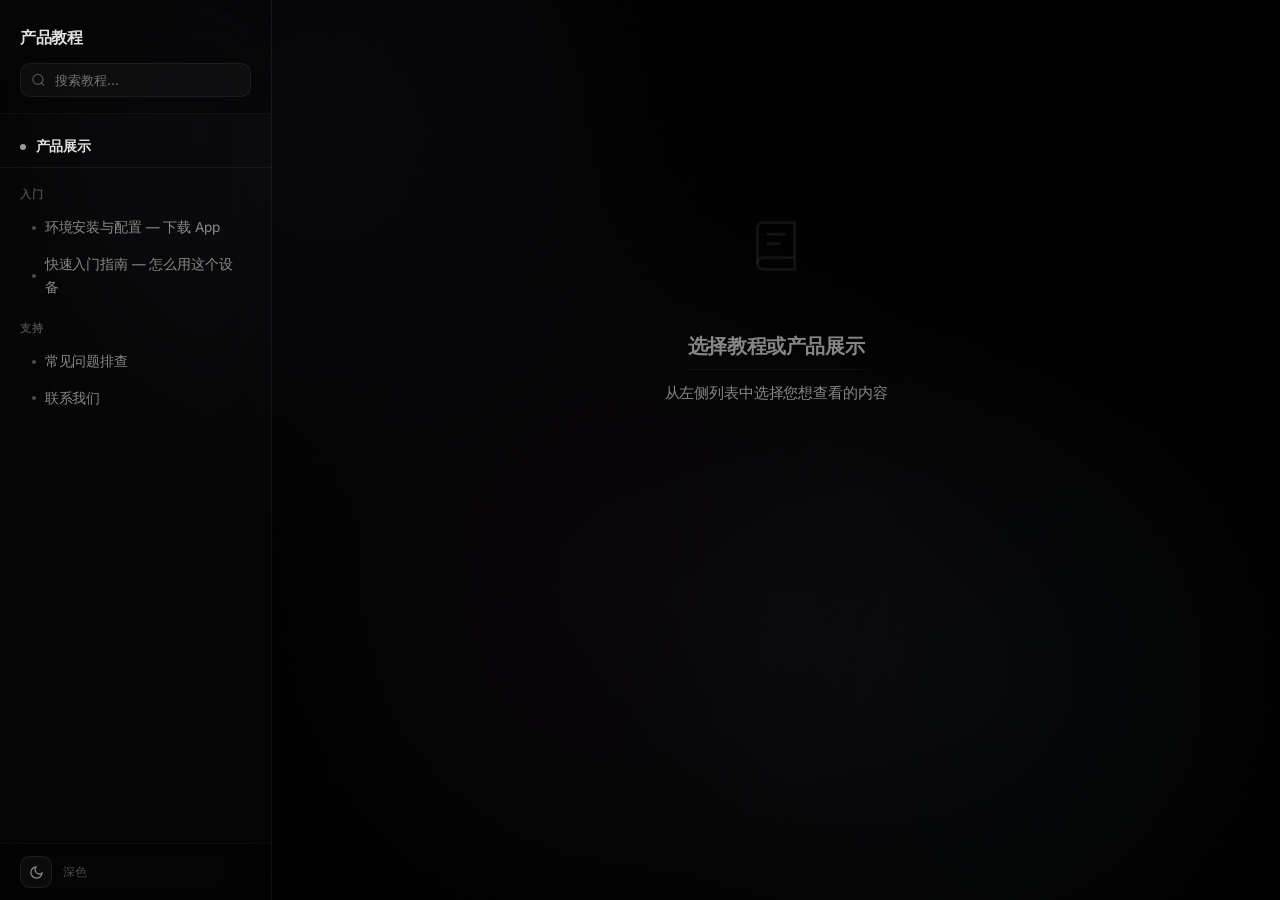
==== index.html @ 0af24585 "v1.0.0 - 智能环境监测终端教程网站" ====
<!DOCTYPE html>
<html lang="zh-CN" data-theme="dark">
<head>
<meta charset="UTF-8">
<meta name="viewport" content="width=device-width,initial-scale=1.0,viewport-fit=cover,user-scalable=no">
<title>产品使用教程</title>
<meta name="description" content="产品使用教程">
<link rel="icon" type="image/svg+xml" href="assets/img/logo.svg">
<link rel="manifest" href="manifest.json">
<meta name="theme-color" content="#000000">
<link rel="preconnect" href="https://fonts.googleapis.com">
<link rel="preconnect" href="https://fonts.gstatic.com" crossorigin>
<link rel="stylesheet" href="https://fonts.googleapis.com/css2?family=Inter:wght@400;450;500;600;700&display=swap">
<style>
/* ============================================================
   Design System — Apple · OpenAI · Linear · Nothing
   OLED Black · Liquid Glass · Spring Motion · Premium
   ============================================================ */

/* ---- Reset ---- */
*,*::before,*::after{margin:0;padding:0;box-sizing:border-box}

/* ---- Design Tokens ---- */
:root{
  --bg:#000;
  --surface:rgba(255,255,255,0.03);
  --surface-hover:rgba(255,255,255,0.05);
  --glass:rgba(255,255,255,0.06);
  --glass-border:rgba(255,255,255,0.08);
  --glass-hover:rgba(255,255,255,0.10);
  --text-primary:rgba(255,255,255,0.88);
  --text-secondary:rgba(255,255,255,0.52);
  --text-tertiary:rgba(255,255,255,0.28);
  --accent:rgba(255,255,255,0.88);
  --accent-dim:rgba(255,255,255,0.12);
  --radius-sm:10px;
  --radius:16px;
  --radius-lg:24px;
  --radius-xl:32px;
  --sidebar-w:272px;
  --transition-fast:0.2s cubic-bezier(0.22,0.61,0.36,1);
  --transition:0.35s cubic-bezier(0.22,0.61,0.36,1);
  --transition-slow:0.6s cubic-bezier(0.22,0.61,0.36,1);
  --spring-soft:cubic-bezier(0.34,1.56,0.64,1);
  --spring-firm:cubic-bezier(0.16,0.99,0.36,1.02);
}

body{
  font-family:'Inter','SF Pro Display',-apple-system,sans-serif;
  font-size:15px;line-height:1.7;color:var(--text-primary);
  background:var(--bg);display:flex;height:100vh;height:100dvh;overflow:hidden;
  -webkit-font-smoothing:antialiased;-moz-osx-font-smoothing:grayscale;
  letter-spacing:-0.01em;touch-action:manipulation;-webkit-tap-highlight-color:transparent;
}

/* ---- Light Theme Overrides ---- */
[data-theme="light"]{
  --bg:#fff;
  --surface:rgba(0,0,0,0.02);
  --surface-hover:rgba(0,0,0,0.04);
  --glass:rgba(255,255,255,0.6);
  --glass-border:rgba(0,0,0,0.08);
  --glass-hover:rgba(0,0,0,0.06);
  --text-primary:rgba(0,0,0,0.88);
  --text-secondary:rgba(0,0,0,0.52);
  --text-tertiary:rgba(0,0,0,0.28);
  --accent:rgba(0,0,0,0.88);
  --accent-dim:rgba(0,0,0,0.08);
}
[data-theme="light"] .noise{opacity:0.018}
[data-theme="light"] .spotlight{background:radial-gradient(circle,rgba(0,0,0,0.02) 0%,transparent 70%)}
[data-theme="light"] .sidebar{background:rgba(255,255,255,0.5);border-right-color:rgba(0,0,0,0.06)}
[data-theme="light"] .sidebar-header{background:rgba(255,255,255,0.5)}
[data-theme="light"] .sidebar-footer{background:rgba(255,255,255,0.5)}
[data-theme="light"] .search-box input{background:rgba(0,0,0,0.02);border-color:rgba(0,0,0,0.08)}
[data-theme="light"] .menu-btn{background:rgba(255,255,255,0.7);border-color:rgba(0,0,0,0.1)}
[data-theme="light"] pre{background:rgba(0,0,0,0.025);color:#1a1a2e;border-color:rgba(0,0,0,0.08)}
[data-theme="light"] .copy-btn{background:rgba(0,0,0,0.04);border-color:rgba(0,0,0,0.08);color:rgba(0,0,0,0.35)}
[data-theme="light"] .copy-btn:hover{background:rgba(0,0,0,0.08);color:rgba(0,0,0,0.6)}
[data-theme="light"] .hl-keyword{color:#7b2d9c}[data-theme="light"] .hl-string{color:#367a40}[data-theme="light"] .hl-comment{color:rgba(0,0,0,0.22);font-style:italic}[data-theme="light"] .hl-function{color:#1a5ca8}[data-theme="light"] .hl-number{color:#a85a1a}
[data-theme="light"] .glass-card::before{background:rgba(255,255,255,0.5);border-color:rgba(0,0,0,0.06)}
[data-theme="light"] .glass-hero::before{background:rgba(255,255,255,0.45);border-color:rgba(0,0,0,0.05)}
[data-theme="light"] .lightbox-overlay{background:rgba(255,255,255,0.96)}
[data-theme="light"] .btn{background:rgba(0,0,0,0.03);border-color:rgba(0,0,0,0.08);color:rgba(0,0,0,0.85)}
[data-theme="light"] .btn:hover{background:rgba(0,0,0,0.05)}
[data-theme="light"] .stat-card{background:rgba(0,0,0,0.02);border-color:rgba(0,0,0,0.06)}
[data-theme="light"] .stat-card:hover{background:rgba(0,0,0,0.04)}
[data-theme="light"] .contact-card{background:rgba(0,0,0,0.02);border-color:rgba(0,0,0,0.06)}
[data-theme="light"] .contact-card:hover{background:rgba(0,0,0,0.04)}

/* ---- Canvas Background ---- */
#bg-canvas{
  position:fixed;inset:0;z-index:0;pointer-events:none;
}

/* ---- Noise Overlay ---- */
.noise{
  position:fixed;inset:0;z-index:1;pointer-events:none;opacity:0.012;
  background-image:url("data:image/svg+xml,%3Csvg viewBox='0 0 256 256' xmlns='http://www.w3.org/2000/svg'%3E%3Cfilter id='n'%3E%3CfeTurbulence type='fractalNoise' baseFrequency='0.9' numOctaves='4' stitchTiles='stitch'/%3E%3C/filter%3E%3Crect width='100%25' height='100%25' filter='url(%23n)'/%3E%3C/svg%3E");
  background-size:256px 256px;
}

/* ---- Spotlight ---- */
.spotlight{
  position:fixed;pointer-events:none;z-index:2;
  width:600px;height:600px;border-radius:50%;
  background:radial-gradient(circle,rgba(255,255,255,0.025) 0%,transparent 70%);
  transform:translate(-50%,-50%);opacity:0;
  transition:opacity 0.4s;
}

/* ---- Sidebar ---- */
.sidebar{
  width:var(--sidebar-w);height:100vh;
  background:rgba(255,255,255,0.02);
  border-right:1px solid rgba(255,255,255,0.05);
  display:flex;flex-direction:column;flex-shrink:0;
  overflow-y:auto;z-index:10;position:relative;
  backdrop-filter:blur(40px);-webkit-backdrop-filter:blur(40px);
  -webkit-transform:translateZ(0);transform:translateZ(0);
}

.sidebar-header{
  padding:1.5rem 1.25rem 0.75rem;
  border-bottom:1px solid rgba(255,255,255,0.04);
  position:sticky;top:0;z-index:5;
  background:rgba(0,0,0,0.4);backdrop-filter:blur(40px);
}

.sidebar-header h1{
  font-size:1rem;font-weight:600;margin-bottom:0.75rem;
  color:var(--text-primary);letter-spacing:-0.02em;
}

.search-box{position:relative;margin-bottom:0.25rem}
.search-box svg{position:absolute;left:0.7rem;top:50%;transform:translateY(-50%);width:15px;height:15px;color:var(--text-tertiary)}
.search-box input{
  width:100%;padding:0.5rem 0.7rem 0.5rem 2.1rem;
  font-size:0.83rem;font-family:inherit;
  border:1px solid rgba(255,255,255,0.06);border-radius:var(--radius-sm);
  background:rgba(255,255,255,0.03);color:var(--text-primary);
  outline:none;transition:all var(--transition-fast);
}
.search-box input:focus{border-color:rgba(255,255,255,0.15);background:rgba(255,255,255,0.05)}

.sidebar-nav{padding:0.75rem 0;flex:1;overflow-y:auto}
.nav-section{padding:0 1.25rem;margin-bottom:0.25rem}
.nav-section-title{
  font-size:0.68rem;font-weight:600;text-transform:uppercase;
  letter-spacing:0.08em;color:var(--text-tertiary);padding:0.6rem 0 0.35rem;
}
.nav-item,.nav-showcase{
  display:flex;align-items:center;gap:0.55rem;
  padding:0.42rem 0.75rem;font-size:0.85rem;
  color:var(--text-secondary);border-radius:var(--radius-sm);
  cursor:pointer;transition:all var(--transition-fast);text-decoration:none;
  position:relative;
}
.nav-item:hover{background:var(--surface-hover);color:var(--text-primary)}
.nav-item.active{background:rgba(255,255,255,0.06);color:var(--text-primary);font-weight:500}
.nav-dot{width:4px;height:4px;border-radius:50%;background:var(--text-tertiary);flex-shrink:0;transition:all var(--transition-fast)}
.nav-item.active .nav-dot{background:var(--text-primary)}

.nav-showcase{
  font-weight:600;color:var(--text-primary);
  border-bottom:1px solid rgba(255,255,255,0.05);margin-bottom:0.5rem;
  border-radius:0;padding:0.55rem 1.25rem;gap:0.6rem;
}
.nav-showcase:hover{background:rgba(255,255,255,0.03)}
.nav-showcase .showcase-dot{
  width:6px;height:6px;border-radius:50%;
  background:rgba(255,255,255,0.6);
  animation:pulse-dot 3s ease-in-out infinite;
}
@keyframes pulse-dot{0%,100%{opacity:0.4}50%{opacity:1}}

.sidebar-footer{
  padding:0.75rem 1.25rem;border-top:1px solid rgba(255,255,255,0.04);
  display:flex;align-items:center;gap:0.7rem;
  position:sticky;bottom:0;background:rgba(0,0,0,0.4);backdrop-filter:blur(40px);
}
.theme-btn{
  width:32px;height:32px;display:flex;align-items:center;justify-content:center;
  border:1px solid rgba(255,255,255,0.08);border-radius:var(--radius-sm);
  background:rgba(255,255,255,0.03);cursor:pointer;color:var(--text-secondary);
  transition:all var(--transition-fast);
}
.theme-btn:hover{color:var(--text-primary);border-color:rgba(255,255,255,0.15)}

/* ---- Main ---- */
.main{flex:1;overflow-y:auto;display:flex;justify-content:center;position:relative;z-index:3;-webkit-overflow-scrolling:touch;overscroll-behavior:none}

/* ---- Tutorial Content ---- */
.content{
  max-width:760px;width:100%;
  padding:3rem 2.5rem 5rem;min-height:100vh;
}
.content-empty{
  display:flex;flex-direction:column;align-items:center;justify-content:center;
  height:60vh;text-align:center;color:var(--text-tertiary);
}
.content-empty svg{width:56px;height:56px;margin-bottom:1rem;opacity:0.25}
.content-empty h2{font-size:1.15rem;margin-bottom:0.35rem;color:var(--text-secondary);font-weight:500}

.tutorial-title{font-size:1.65rem;font-weight:700;margin-bottom:0.4rem;letter-spacing:-0.03em;color:var(--text-primary)}
.tutorial-meta{font-size:0.82rem;color:var(--text-tertiary);margin-bottom:2rem;padding-bottom:1.25rem;border-bottom:1px solid rgba(255,255,255,0.05)}

.content h2{font-size:1.22rem;font-weight:600;margin:2.5rem 0 0.65rem;padding-bottom:0.35rem;border-bottom:1px solid rgba(255,255,255,0.05);letter-spacing:-0.02em}
.content h3{font-size:1.05rem;font-weight:600;margin:1.75rem 0 0.45rem;letter-spacing:-0.01em}
.content h4{font-size:0.95rem;font-weight:600;margin:1.25rem 0 0.35rem}
.content p{margin-bottom:0.8rem;color:var(--text-secondary)}
.content ul,.content ol{margin:0.45rem 0 0.8rem;padding-left:1.35rem;color:var(--text-secondary)}
.content li{margin-bottom:0.2rem}
.content a{color:var(--text-primary);text-decoration:underline;text-underline-offset:3px;text-decoration-color:rgba(255,255,255,0.2);transition:text-decoration-color var(--transition-fast)}
.content a:hover{text-decoration-color:rgba(255,255,255,0.5)}
.content strong{color:var(--text-primary);font-weight:600}
.content img{max-width:100%;max-height:60vh;object-fit:contain;border-radius:var(--radius);margin:1.25rem 0;cursor:zoom-in;transition:transform var(--transition)}
.content img:hover{transform:perspective(800px) rotateY(1deg) rotateX(0.5deg)}
.content table{width:100%;border-collapse:collapse;margin:1rem 0;font-size:0.88rem;border-radius:var(--radius-sm);overflow:hidden}
.content th{background:rgba(255,255,255,0.04);padding:0.55rem 0.9rem;text-align:left;font-weight:600;border:1px solid rgba(255,255,255,0.05)}
.content td{padding:0.55rem 0.9rem;border:1px solid rgba(255,255,255,0.05);color:var(--text-secondary)}
.content blockquote{border-left:2px solid rgba(255,255,255,0.15);padding:0.6rem 0.9rem;margin:1rem 0;background:rgba(255,255,255,0.02);border-radius:0 var(--radius-sm) var(--radius-sm) 0;color:var(--text-secondary)}
.content hr{border:none;border-top:1px solid rgba(255,255,255,0.05);margin:2.5rem 0}
.content :not(pre)>code{background:rgba(255,255,255,0.05);padding:0.12em 0.35em;border-radius:4px;font-family:'SF Mono','JetBrains Mono',monospace;font-size:0.84em;color:var(--text-primary)}

pre{background:rgba(255,255,255,0.04);color:#c9d1d9;padding:1.15rem;border-radius:var(--radius-sm);overflow-x:auto;margin:0.8rem 0;position:relative;font-size:0.83rem;line-height:1.65;border:1px solid rgba(255,255,255,0.05)}
pre code{font-family:'SF Mono','JetBrains Mono',monospace}
.copy-btn{position:absolute;top:0.45rem;right:0.45rem;padding:0.25rem 0.6rem;font-size:0.72rem;font-family:inherit;background:rgba(255,255,255,0.06);border:1px solid rgba(255,255,255,0.08);border-radius:6px;color:var(--text-tertiary);cursor:pointer;transition:all var(--transition-fast);backdrop-filter:blur(12px)}
.copy-btn:hover{background:rgba(255,255,255,0.1);color:var(--text-secondary)}
.copy-btn.copied{background:rgba(52,211,153,0.1);border-color:rgba(52,211,153,0.2);color:rgba(52,211,153,0.9)}

.callout{padding:0.9rem 1.05rem;border-radius:var(--radius-sm);margin:1rem 0;display:flex;gap:0.65rem;font-size:0.88rem}
.callout-info{background:rgba(255,255,255,0.03);border:1px solid rgba(255,255,255,0.06);color:var(--text-secondary)}
.callout-warning{background:rgba(255,200,50,0.04);border:1px solid rgba(255,200,50,0.1);color:rgba(255,210,100,0.85)}
.callout-tip{background:rgba(100,220,180,0.04);border:1px solid rgba(100,220,180,0.1);color:rgba(130,230,200,0.85)}

.hl-keyword{color:rgba(198,120,221,0.85)}.hl-string{color:rgba(152,195,121,0.85)}
.hl-comment{color:rgba(255,255,255,0.2);font-style:italic}.hl-function{color:rgba(97,175,239,0.85)}
.hl-number{color:rgba(209,154,102,0.85)}

/* ---- Product Showcase ---- */
.showcase{width:100%;padding:2.5rem 2rem 5rem;max-width:1080px}

.glass-card{
  position:relative;border-radius:var(--radius-lg);
  padding:2.5rem;margin-bottom:2rem;overflow:hidden;
  transition:transform var(--transition),box-shadow var(--transition);
}
.glass-card::before{
  content:'';position:absolute;inset:0;border-radius:inherit;
  background:rgba(255,255,255,0.03);
  backdrop-filter:blur(32px);-webkit-backdrop-filter:blur(32px);
  border:1px solid rgba(255,255,255,0.06);z-index:1;
}
.glass-card::after{
  content:'';position:absolute;border-radius:50%;filter:blur(90px);
  opacity:0.25;z-index:0;transition:all 0.8s var(--spring-firm);
}
.glass-card:nth-child(2)::after{width:320px;height:320px;background:rgba(120,120,255,0.3);top:-120px;right:-80px}
.glass-card:nth-child(3)::after{width:280px;height:280px;background:rgba(100,200,180,0.25);bottom:-100px;left:-60px}
.glass-card:nth-child(4)::after{width:300px;height:300px;background:rgba(200,160,100,0.2);top:50%;right:-100px;transform:translateY(-50%)}
.glass-card:nth-child(5)::after{width:260px;height:260px;background:rgba(160,120,200,0.22);bottom:-80px;right:30%}
.glass-card:hover{transform:translateY(-3px);box-shadow:0 16px 48px rgba(0,0,0,0.3)}
.glass-card:hover::after{opacity:0.4;transform:scale(1.12)}
.glass-card:nth-child(4):hover::after{transform:translateY(-50%) scale(1.12)}
.glass-card-content{position:relative;z-index:2}
.glass-card .gc-layout{display:grid;grid-template-columns:1fr 1fr;gap:2.5rem;align-items:center}
.glass-card .gc-text h3{font-size:1.4rem;font-weight:600;margin-bottom:0.65rem;letter-spacing:-0.02em}
.glass-card .gc-text p{color:var(--text-secondary);font-size:0.92rem;margin-bottom:0.9rem;line-height:1.75}
.glass-card .gc-tags{display:flex;flex-wrap:wrap;gap:0.45rem;margin-top:0.9rem}
.glass-card .gc-tag{padding:0.25rem 0.8rem;font-size:0.76rem;font-weight:500;border-radius:9999px;background:rgba(255,255,255,0.05);color:var(--text-secondary);border:1px solid rgba(255,255,255,0.06)}
.glass-card .gc-image{display:flex;align-items:center;justify-content:center}
.glass-card .gc-image img{max-width:100%;border-radius:var(--radius);transition:transform var(--transition)}
.glass-card:hover .gc-image img{transform:perspective(800px) rotateY(-1.5deg) rotateX(1deg)}

.stats-row{display:grid;grid-template-columns:repeat(3,1fr);gap:1.25rem;margin-bottom:2.5rem}
.stat-card{text-align:center;padding:1.35rem;border-radius:var(--radius);background:rgba(255,255,255,0.02);border:1px solid rgba(255,255,255,0.04);transition:all var(--transition)}
.stat-card:hover{background:rgba(255,255,255,0.04);transform:translateY(-2px)}
.stat-number{font-size:1.8rem;font-weight:700;letter-spacing:-0.02em;color:var(--text-primary)}
.stat-label{font-size:0.78rem;color:var(--text-tertiary);margin-top:0.15rem}

.glass-hero{position:relative;border-radius:var(--radius-lg);padding:4rem 3rem;margin-bottom:2.5rem;text-align:center;overflow:hidden}
.glass-hero::before{content:'';position:absolute;inset:0;border-radius:inherit;background:rgba(255,255,255,0.03);backdrop-filter:blur(40px);-webkit-backdrop-filter:blur(40px);border:1px solid rgba(255,255,255,0.05);z-index:1}
.glass-hero::after{content:'';position:absolute;width:450px;height:450px;border-radius:50%;filter:blur(100px);opacity:0.3;background:rgba(120,120,255,0.3);top:-200px;left:50%;transform:translateX(-50%);animation:hero-blob 12s ease-in-out infinite;z-index:0}
@keyframes hero-blob{0%,100%{transform:translateX(-50%) scale(1)}50%{transform:translateX(-50%) scale(1.15) translateY(-25px)}}
.glass-hero-content{position:relative;z-index:2}
.glass-hero-content h2{font-size:2.2rem;font-weight:700;letter-spacing:-0.04em;margin-bottom:0.6rem}
.glass-hero-content p{font-size:1.05rem;color:var(--text-secondary);max-width:520px;margin:0 auto}

/* ---- Contact Section ---- */
.contact-section{padding:2rem 0 4rem}
.contact-grid{display:grid;grid-template-columns:repeat(3,1fr);gap:1.25rem;margin-top:1.5rem}
.contact-card{
  background:rgba(255,255,255,0.02);border:1px solid rgba(255,255,255,0.05);
  border-radius:var(--radius);padding:1.5rem;text-align:center;
  transition:all var(--transition);cursor:default;
}
.contact-card:hover{background:rgba(255,255,255,0.04);border-color:rgba(255,255,255,0.1);transform:translateY(-2px)}
.contact-card .contact-name{font-size:1rem;font-weight:600;margin-bottom:0.5rem;color:var(--text-primary)}
.contact-card .contact-wechat{font-size:0.85rem;color:var(--text-secondary);font-family:'SF Mono','JetBrains Mono',monospace;letter-spacing:0.02em}
.contact-card .contact-label{font-size:0.7rem;text-transform:uppercase;letter-spacing:0.08em;color:var(--text-tertiary);margin-bottom:0.35rem}

/* ---- Button ---- */
.btn{
  display:inline-flex;align-items:center;gap:0.4rem;
  padding:0.55rem 1.25rem;font-size:0.85rem;font-weight:500;font-family:inherit;
  border-radius:9999px;cursor:pointer;transition:all var(--transition);
  text-decoration:none;border:1px solid rgba(255,255,255,0.08);
  background:rgba(255,255,255,0.04);color:var(--text-primary);
  backdrop-filter:blur(16px);-webkit-backdrop-filter:blur(16px);
  position:relative;overflow:hidden;
}
.btn::after{content:'';position:absolute;inset:0;border-radius:inherit;background:linear-gradient(105deg,transparent 40%,rgba(255,255,255,0.06) 45%,rgba(255,255,255,0.1) 50%,rgba(255,255,255,0.06) 55%,transparent 60%);background-size:200% 100%;animation:btn-sheen 4s ease-in-out infinite;opacity:0;transition:opacity 0.4s}
.btn:hover::after{opacity:1}
@keyframes btn-sheen{0%{background-position:200% 0}100%{background-position:-200% 0}}
.btn:hover{background:rgba(255,255,255,0.07);border-color:rgba(255,255,255,0.14);transform:translateY(-1px)}
.btn:active{transform:scale(0.97);transition:transform 0.12s var(--spring-firm)}

/* ---- Responsive ---- */
@media(max-width:768px){
  .sidebar{position:fixed;transform:translateX(-100%);-webkit-transform:translateX(-100%);transition:transform 0.35s var(--spring-firm);width:var(--sidebar-w);left:0}
  .sidebar.open{transform:translateX(0);-webkit-transform:translateX(0)}
  .content{padding:2rem 1.15rem 4rem}
  .showcase{padding:1.5rem 1rem 3rem}
  .glass-hero{padding:2.5rem 1.25rem}
  .glass-hero-content h2{font-size:1.5rem}
  .glass-card{padding:1.25rem}
  .glass-card .gc-layout{grid-template-columns:1fr;gap:1.25rem}
  .stats-row{grid-template-columns:1fr}
  .contact-grid{grid-template-columns:1fr}
}
.menu-btn{display:none;position:fixed;top:0.75rem;left:0.75rem;z-index:200;width:40px;height:40px;align-items:center;justify-content:center;border:1px solid rgba(255,255,255,0.08);border-radius:var(--radius-sm);background:rgba(0,0,0,0.7);backdrop-filter:blur(20px);cursor:pointer;color:var(--text-secondary)}
@media(max-width:768px){.menu-btn{display:flex}}

.hidden{display:none!important}

.lightbox-overlay{position:fixed;inset:0;z-index:9999;background:rgba(0,0,0,0.94);backdrop-filter:blur(20px);display:flex;align-items:center;justify-content:center;cursor:pointer;opacity:0;pointer-events:none;transition:opacity 0.35s}
.lightbox-overlay.open{opacity:1;pointer-events:auto}
.lightbox-overlay img{max-width:92vw;max-height:90vh;border-radius:var(--radius)}
</style>
</head>
<body>

<!-- Background Layers -->
<canvas id="bg-canvas"></canvas>
<div class="noise"></div>
<div class="spotlight" id="spotlight"></div>

<!-- Sidebar -->
<aside class="sidebar" id="sidebar">
  <div class="sidebar-header">
    <h1>产品教程</h1>
    <div class="search-box">
      <svg viewBox="0 0 24 24" fill="none" stroke="currentColor" stroke-width="2"><circle cx="11" cy="11" r="8"/><path d="M21 21l-4.35-4.35"/></svg>
      <input type="search" id="search-input" placeholder="搜索教程..." autocomplete="off">
    </div>
  </div>
  <nav class="sidebar-nav" id="sidebar-nav">
    <div class="nav-showcase" id="nav-showcase"><span class="showcase-dot"></span>产品展示</div>
  </nav>
  <div class="sidebar-footer">
    <button class="theme-btn" id="theme-btn" title="模式切换">
      <svg id="icon-sun" width="15" height="15" viewBox="0 0 24 24" fill="none" stroke="currentColor" stroke-width="2"><circle cx="12" cy="12" r="5"/><path d="M12 1v2M12 21v2M4.22 4.22l1.42 1.42M18.36 18.36l1.42 1.42M1 12h2M21 12h2M4.22 19.78l1.42-1.42M18.36 5.64l1.42-1.42"/></svg>
      <svg id="icon-moon" width="15" height="15" viewBox="0 0 24 24" fill="none" stroke="currentColor" stroke-width="2" style="display:none"><path d="M21 12.79A9 9 0 1111.21 3a7 7 0 009.79 9.79z"/></svg>
    </button>
    <span style="font-size:0.78rem;color:var(--text-tertiary)">深色</span>
  </div>
</aside>

<div id="overlay" style="display:none;position:fixed;inset:0;background:rgba(0,0,0,0.5);z-index:99" onclick="document.getElementById('sidebar').classList.remove('open');this.style.display='none'"></div>
<button class="menu-btn" id="menu-btn" aria-label="菜单" onclick="var s=document.getElementById('sidebar');var o=document.getElementById('overlay');s.classList.toggle('open');o.style.display=s.classList.contains('open')?'block':'none'">
  <svg width="17" height="17" viewBox="0 0 24 24" fill="none" stroke="currentColor" stroke-width="2"><line x1="3" y1="6" x2="21" y2="6"/><line x1="3" y1="12" x2="21" y2="12"/><line x1="3" y1="18" x2="21" y2="18"/></svg>
</button>

<main class="main" id="main">
  <div class="content" id="content">
    <div class="content-empty" id="empty-state">
      <svg viewBox="0 0 24 24" fill="none" stroke="currentColor" stroke-width="1.2"><path d="M4 19.5A2.5 2.5 0 016.5 17H20"/><path d="M6.5 2H20v20H6.5A2.5 2.5 0 014 19.5v-15A2.5 2.5 0 016.5 2z"/><line x1="8" y1="7" x2="16" y2="7"/><line x1="8" y1="11" x2="14" y2="11"/></svg>
      <h2>选择教程或产品展示</h2>
      <p>从左侧列表中选择您想查看的内容</p>
    </div>
  </div>

  <div class="showcase hidden" id="showcase">
    <div class="glass-hero"><div class="glass-hero-content">
      <h2>智能环境监测终端</h2>
      <p>ESP32-C3 + DHT11 · 高精度温湿度采集 · 超低功耗</p>
    </div></div>
    <div class="stats-row">
      <div class="stat-card"><div class="stat-number">±0.5<span style="font-size:0.8rem">°C</span></div><div class="stat-label">温度精度</div></div>
      <div class="stat-card"><div class="stat-number">±2<span style="font-size:0.8rem">%RH</span></div><div class="stat-label">湿度精度</div></div>
      <div class="stat-card"><div class="stat-number">160<span style="font-size:0.8rem">MHz</span></div><div class="stat-label">RISC-V 处理器</div></div>
    </div>
    <div class="glass-card"><div class="glass-card-content"><div class="gc-layout">
      <div class="gc-image"><img src="assets/img/product-full.jpg" alt="产品全身照" loading="lazy" onclick="openLightbox(this.src)"></div>
      <div class="gc-text">
        <h3>产品全貌</h3>
        <p>集成 ESP32-C3 主控与 DHT11 传感器，精准采集环境温湿度并无线传输。超低功耗设计，纽扣电池可持续工作 2 年以上。</p>
        <div class="gc-tags"><span class="gc-tag">Wi-Fi</span><span class="gc-tag">低功耗</span><span class="gc-tag">小巧</span></div>
      </div>
    </div></div></div>
    <div class="glass-card"><div class="glass-card-content"><div class="gc-layout">
      <div class="gc-text">
        <h3>ESP32-C3 主控</h3>
        <p>RISC-V 32 位 160MHz，集成 Wi-Fi 与 BLE 5.0。400KB SRAM，深度睡眠仅 5µA。</p>
        <ul style="margin:0.4rem 0 0.8rem 1.2rem;color:var(--text-secondary);font-size:0.88rem"><li>RISC-V · 160MHz</li><li>Wi-Fi 802.11b/g/n</li><li>BLE 5.0</li></ul>
        <div class="gc-tags"><span class="gc-tag">RISC-V</span><span class="gc-tag">Wi-Fi</span><span class="gc-tag">BLE</span></div>
        <a href="assets/files/esp32-datasheet.pdf" target="_blank" class="btn" style="margin-top:1rem">下载数据手册</a>
      </div>
      <div class="gc-image"><img src="assets/img/esp32c3.png" alt="ESP32-C3" loading="lazy" onclick="openLightbox(this.src)"></div>
    </div></div></div>
    <div class="glass-card"><div class="glass-card-content"><div class="gc-layout">
      <div class="gc-image"><img src="assets/img/dht11-new.jpg" alt="DHT11" loading="lazy" onclick="openLightbox(this.src)"></div>
      <div class="gc-text">
        <h3>DHT11 温湿度传感器</h3>
        <p>数字单总线输出，出厂已校准。温度 0-50°C，湿度 20-90%RH，3.3-5.5V 宽电压。</p>
        <ul style="margin:0.4rem 0 0.8rem 1.2rem;color:var(--text-secondary);font-size:0.88rem"><li>精度 ±2°C / ±5%RH</li><li>单总线协议</li><li>12×15.5mm</li></ul>
        <div class="gc-tags"><span class="gc-tag">数字输出</span><span class="gc-tag">免校准</span></div>
        <a href="assets/files/dht11-datasheet.pdf" target="_blank" class="btn" style="margin-top:1rem">下载数据手册</a>
      </div>
    </div></div></div>
  </div>
</main>

<div class="lightbox-overlay" id="lightbox" onclick="this.classList.remove('open')"><img src="" alt="" id="lightbox-img"></div>

<script>
(function(){'use strict';
var T=[],cid=null,html=document.documentElement;

// === Canvas Background: Aurora + Liquid ===
(function initBg(){
  var c=document.getElementById('bg-canvas'),ctx=c.getContext('2d');
  var t=0,animId;
  function resize(){c.width=window.innerWidth;c.height=window.innerHeight}
  resize();window.addEventListener('resize',resize);

  function draw(){
    t+=0.00025; // Extremely slow - ~30s cycle
    ctx.clearRect(0,0,c.width,c.height);

    // Aurora — large soft blobs
    var blobs=[
      {x:c.width*0.25,y:c.height*0.15,r:Math.min(c.width,c.height)*0.5,hue:260+Math.sin(t*0.7)*20,sat:30,light:55},
      {x:c.width*0.75,y:c.height*0.75,r:Math.min(c.width,c.height)*0.45,hue:180+Math.cos(t*0.6)*25,sat:25,light:50},
      {x:c.width*0.5+Math.sin(t*0.4)*c.width*0.2,y:c.height*0.5+Math.cos(t*0.5)*c.height*0.15,r:Math.min(c.width,c.height)*0.55,hue:300+Math.sin(t*0.55)*30,sat:20,light:48}
    ];
    blobs.forEach(function(b){
      var g=ctx.createRadialGradient(b.x,b.y,0,b.x,b.y,b.r);
      g.addColorStop(0,'hsla('+b.hue+','+b.sat+'%,'+b.light+'%,0.06)');
      g.addColorStop(0.5,'hsla('+b.hue+','+b.sat+'%,'+b.light+'%,0.03)');
      g.addColorStop(1,'transparent');
      ctx.fillStyle=g;ctx.fillRect(0,0,c.width,c.height);
    });
    animId=requestAnimationFrame(draw);
  }
  draw();
})();

// === Spotlight ===
(function initSpotlight(){
  var spot=document.getElementById('spotlight'),raf;
  document.addEventListener('mousemove',function(e){
    if(raf)return;raf=requestAnimationFrame(function(){
      spot.style.left=e.clientX+'px';spot.style.top=e.clientY+'px';
      spot.style.opacity='1';raf=null;
    });
  });
  document.addEventListener('mouseleave',function(){spot.style.opacity='0'});
})();

// === Theme ===
var themeBtn=document.getElementById('theme-btn');
var saved=localStorage.getItem('theme')||'dark';
html.setAttribute('data-theme',saved);updateThemeIcon();
themeBtn.addEventListener('click',function(){
  var n=html.getAttribute('data-theme')==='dark'?'light':'dark';
  html.setAttribute('data-theme',n);localStorage.setItem('theme',n);updateThemeIcon();
});
function updateThemeIcon(){
  var d=html.getAttribute('data-theme')==='dark';
  document.getElementById('icon-sun').style.display=d?'none':'';
  document.getElementById('icon-moon').style.display=d?'':'none';
}

// === Navigation ===
var contentEl=document.getElementById('content'),showcaseEl=document.getElementById('showcase');
document.getElementById('nav-showcase').addEventListener('click',function(){
  contentEl.classList.add('hidden');showcaseEl.classList.remove('hidden');
  document.querySelectorAll('.nav-item').forEach(function(a){a.classList.remove('active')});
  this.style.background='rgba(255,255,255,0.05)';history.pushState(null,'','#/showcase');
  document.getElementById('sidebar').classList.remove('open');
  document.getElementById('overlay').style.display='none';
});

// === Load Tutorials ===
fetch('tutorials/data/index.json').then(function(r){return r.json()}).then(function(d){
  T=d;renderSidebar();handleRoute();
}).catch(function(e){console.error('Load failed:',e)});

function renderSidebar(){
  var nav=document.getElementById('sidebar-nav');
  nav.querySelectorAll('.nav-section').forEach(function(s){s.remove()});
  var exclude=['开发','进阶'],cats={};
  T.forEach(function(t){
    if(exclude.indexOf(t.category)!==-1)return;
    var cat=t.category||'其他';if(!cats[cat])cats[cat]=[];cats[cat].push(t);
  });
  Object.keys(cats).forEach(function(cat){
    var s=document.createElement('div');s.className='nav-section';
    s.innerHTML='<div class="nav-section-title">'+esc(cat)+'</div>';
    cats[cat].forEach(function(t){
      var a=document.createElement('a');a.className='nav-item';a.href='#/'+t.id;a.dataset.id=t.id;
      a.innerHTML='<span class="nav-dot"></span>'+esc(t.title);
      a.addEventListener('click',function(e){e.preventDefault();e.stopPropagation();
        loadTutorial(t.id);
        setTimeout(function(){
          document.getElementById('sidebar').classList.remove('open');
          document.getElementById('overlay').style.display='none';
        },100);
      });
      s.appendChild(a);
    });
    nav.appendChild(s);
  });
  // Add "联系我们" nav item under support section
  var contactA=document.createElement('a');
  contactA.className='nav-item';contactA.href='#/contact';
  contactA.innerHTML='<span class="nav-dot"></span>联系我们';
  contactA.addEventListener('click',function(e){e.preventDefault();e.stopPropagation();
    showContact();
    setTimeout(function(){
      document.getElementById('sidebar').classList.remove('open');
      document.getElementById('overlay').style.display='none';
    },100);
  });
  var supportSection=Array.from(nav.querySelectorAll('.nav-section')).filter(function(s){
    return s.querySelector('.nav-section-title')&&s.querySelector('.nav-section-title').textContent==='支持';
  })[0];
  if(supportSection){supportSection.appendChild(contactA)}else{
    var newS=document.createElement('div');newS.className='nav-section';
    newS.innerHTML='<div class="nav-section-title">支持</div>';newS.appendChild(contactA);nav.appendChild(newS);
  }
}

// === Search ===
document.getElementById('search-input').addEventListener('input',function(){
  var q=this.value.toLowerCase().trim();
  document.querySelectorAll('.nav-item').forEach(function(a){
    var t=T.find(function(t){return t.id===a.dataset.id});
    if(!t)return;
    var m=!q||t.title.toLowerCase().includes(q)||(t.tags||[]).some(function(tg){return tg.toLowerCase().includes(q)});
    a.style.display=m?'':'none';
  });
});

// === Load & Render Tutorial ===
function loadTutorial(id){
  cid=id;contentEl.classList.remove('hidden');showcaseEl.classList.add('hidden');
  contentEl.innerHTML='<div style="text-align:center;padding:4rem 0;color:var(--text-tertiary)">加载中…</div>';
  fetch('tutorials/data/'+id+'.json').then(function(r){if(!r.ok)throw Error('Not found');return r.json()}).then(function(d){
    document.title=d.title+' — 产品教程';contentEl.innerHTML='';contentEl.appendChild(renderTutorial(d));
    document.querySelectorAll('.nav-item').forEach(function(a){a.classList.toggle('active',a.dataset.id===id)});
    document.getElementById('nav-showcase').style.background='';
    if(window.location.hash!=='#/'+id)history.pushState(null,'','#/'+id);window.scrollTo(0,0);
  }).catch(function(e){contentEl.innerHTML='<div class="content-empty"><h2>加载失败</h2><p>'+esc(e.message)+'</p></div>'});
}

function renderTutorial(d){
  var f=document.createDocumentFragment(),diff={beginner:'入门',intermediate:'进阶',advanced:'高级'};
  var h=document.createElement('div');
  h.innerHTML='<h1 class="tutorial-title">'+esc(d.title)+'</h1><div class="tutorial-meta">'+(d.date||'')+' · '+(d.readingTime||5)+'分钟 · '+(diff[d.difficulty]||'')+'</div>';
  if(d.description)h.innerHTML+='<p>'+esc(d.description)+'</p>';
  f.appendChild(h);(d.content||[]).forEach(function(b){f.appendChild(renderBlock(b))});return f;
}

function renderBlock(b){
  var e;
  switch(b.type){
    case'heading':e=document.createElement('h'+(b.level||2));e.id=slug(b.text);e.textContent=b.text;return e;
    case'paragraph':e=document.createElement('p');e.innerHTML=parseInline(b.text);return e;
    case'code':
      var w=document.createElement('div');w.style.position='relative';
      w.innerHTML='<div style="font-size:0.68rem;color:var(--text-tertiary);margin-bottom:0.2rem;letter-spacing:0.06em">'+(b.language||'text').toUpperCase()+'</div>';
      var btn=document.createElement('button');btn.className='copy-btn';btn.textContent='复制';
      btn.addEventListener('click',function(){navigator.clipboard.writeText(b.code).then(function(){btn.textContent='已复制';btn.classList.add('copied');setTimeout(function(){btn.textContent='复制';btn.classList.remove('copied')},2000)})});
      var pre=document.createElement('pre'),code=document.createElement('code');
      code.innerHTML=highlight(b.code,b.language);pre.appendChild(code);w.appendChild(btn);w.appendChild(pre);return w;
    case'list':e=document.createElement(b.ordered?'ol':'ul');(b.items||[]).forEach(function(i){var li=document.createElement('li');li.innerHTML=parseInline(i);e.appendChild(li)});return e;
    case'image':e=document.createElement('figure');e.style.margin='1.25rem 0';var img=document.createElement('img');img.src=b.src;img.alt=b.alt||'';img.loading='lazy';img.addEventListener('click',function(){openLightbox(b.src)});e.appendChild(img);if(b.caption){var cap=document.createElement('figcaption');cap.style.cssText='font-size:0.78rem;color:var(--text-tertiary);text-align:center;margin-top:0.4rem';cap.textContent=b.caption;e.appendChild(cap)}return e;
    case'table':e=document.createElement('table');if(b.headers){var thd=document.createElement('thead'),tr=document.createElement('tr');b.headers.forEach(function(h){var th=document.createElement('th');th.textContent=h;tr.appendChild(th)});thd.appendChild(tr);e.appendChild(thd)}if(b.rows){var tb=document.createElement('tbody');b.rows.forEach(function(r){var tr2=document.createElement('tr');r.forEach(function(c){var td=document.createElement('td');td.textContent=c;tr2.appendChild(td)});tb.appendChild(tr2)});e.appendChild(tb)}return e;
    case'blockquote':e=document.createElement('blockquote');e.textContent=b.text;return e;
    case'divider':return document.createElement('hr');
    case'callout':e=document.createElement('div');e.className='callout callout-'+(b.calloutType||'info');e.innerHTML='<span>'+(b.calloutType==='warning'?'⚠':'ℹ')+'</span><div>'+parseInline(b.text||'')+'</div>';return e;
    default:e=document.createElement('p');e.textContent=JSON.stringify(b);return e;
  }
}

function parseInline(t){var h=esc(t);h=h.replace(/\*\*(.+?)\*\*/g,'<strong>$1</strong>');h=h.replace(/\*(.+?)\*/g,'<em>$1</em>');h=h.replace(/`(.+?)`/g,'<code>$1</code>');h=h.replace(/\[(.+?)\]\((.+?)\)/g,function(m,tt,url){return'<a href="'+url+'"'+(url.startsWith('http')?' target="_blank" rel="noopener"':'')+'>'+tt+'</a>'});return h}
function highlight(c,l){var h=esc(c);h=h.replace(/(&quot;[^&]*&quot;)/g,'<span class="hl-string">$1</span>');h=h.replace(/(\/\/.*)/g,'<span class="hl-comment">$1</span>');h=h.replace(/\b(\d+\.?\d*)\b/g,'<span class="hl-number">$1</span>');var kw={js:['const','let','var','function','return','if','else','for','while','class','export','import','async','await','try','catch','new','this','null','true','false'],python:['def','class','return','if','elif','else','for','while','import','try','except','with','pass','break','continue','in','not','and','or','True','False','None'],c:['int','char','float','double','void','long','short','unsigned','const','static','struct','enum','typedef','sizeof','return','if','else','for','while','switch','case','break','include','define','NULL'],bash:['if','then','else','fi','for','while','do','done','echo','cd','ls','export','git','npm','sudo','mkdir','rm','cp','mv','cat','grep']};(kw[l]||[]).forEach(function(k){h=h.replace(new RegExp('\\b('+k+')\\b','g'),'<span class="hl-keyword">$1</span>')});h=h.replace(/\b([a-zA-Z_]\w*)\s*\(/g,'<span class="hl-function">$1</span>(');return h}
function esc(s){return s.replace(/&/g,'&amp;').replace(/</g,'&lt;').replace(/>/g,'&gt;').replace(/"/g,'&quot;')}
function slug(t){return t.toLowerCase().replace(/[^\w一-鿿\s-]/g,'').replace(/[\s_]+/g,'-').replace(/-+/g,'-').replace(/^-|-$/g,'')}

// === Contact Page ===
function showContact(){
  cid='contact';contentEl.classList.remove('hidden');showcaseEl.classList.add('hidden');
  document.querySelectorAll('.nav-item').forEach(function(a){a.classList.remove('active')});
  document.getElementById('nav-showcase').style.background='';
  document.title='联系我们 — 产品教程';

  contentEl.innerHTML='<div class="contact-section">'+
    '<h1 class="tutorial-title">联系我们</h1>'+
    '<p style="color:var(--text-secondary);margin-bottom:2rem">产品咨询 · 技术支持</p>'+
    '<div class="contact-grid" style="grid-template-columns:1fr;max-width:320px;margin:0 auto">'+
      '<div class="contact-card"><div class="contact-label">联系我们</div><div class="contact-name">刘洋旭</div><div class="contact-wechat">ninesun10271208</div></div>'+
    '</div></div>';
  if(window.location.hash!=='#/contact')history.pushState(null,'','#/contact');
  window.scrollTo(0,0);
}

// === Routing ===
function handleRoute(){var h=window.location.hash;if(h==='#/showcase'){contentEl.classList.add('hidden');showcaseEl.classList.remove('hidden')}else if(h==='#/contact'){showContact()}else if(h.startsWith('#/')){var id=h.substring(2).split('?')[0];if(id&&T.length>0)loadTutorial(id)}}
window.addEventListener('hashchange',handleRoute);

// === Lightbox ===
window.openLightbox=function(src){document.getElementById('lightbox-img').src=src;document.getElementById('lightbox').classList.add('open')};
document.addEventListener('keydown',function(e){if(e.key==='Escape')document.getElementById('lightbox').classList.remove('open')});
})();
</script>
</body>
</html>
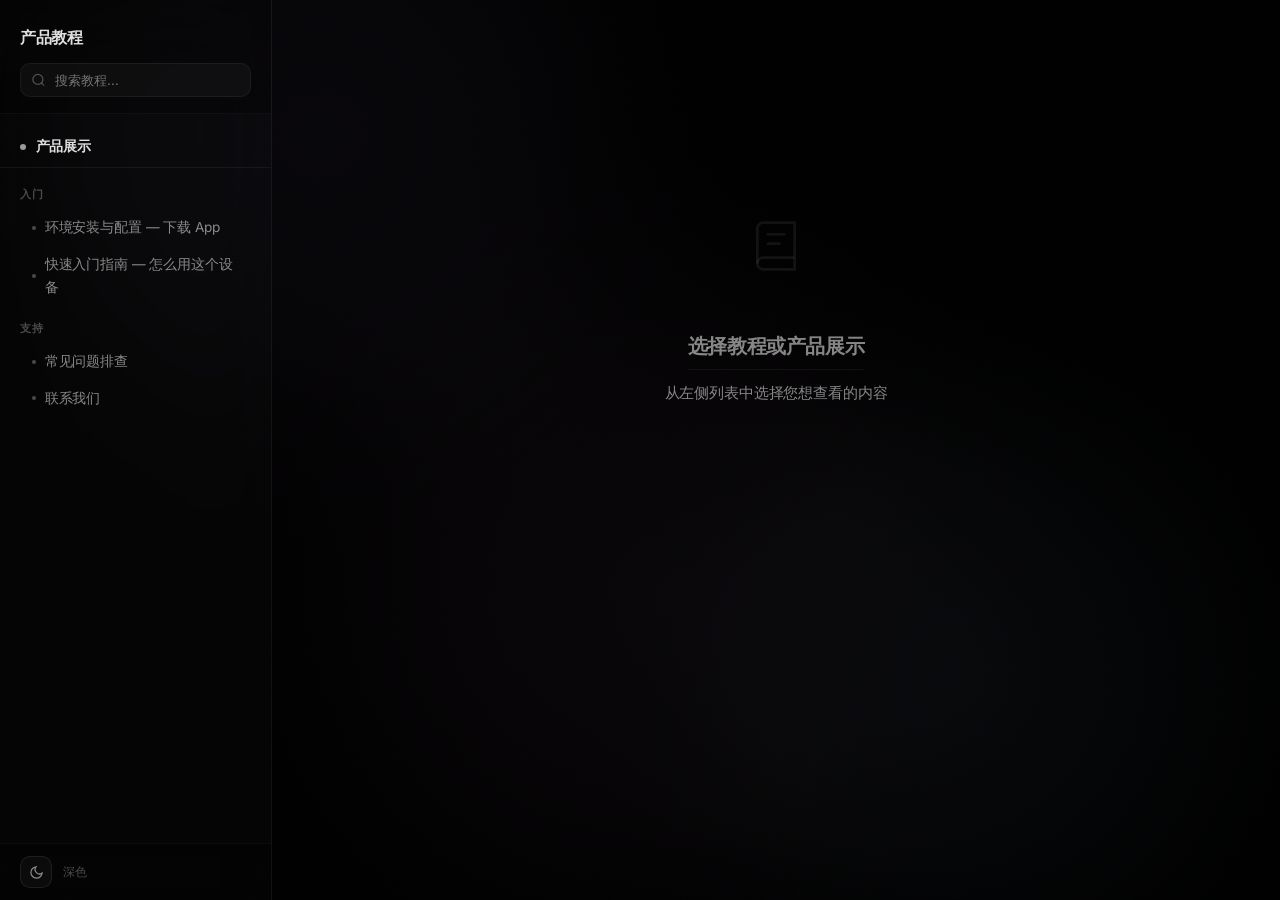
==== commit 6bc156cd: "联系我们改为交互式展开卡片：悬停显示微信和电话" ====
--- a/index.html
+++ b/index.html
@@ -86,7 +86,7 @@
 [data-theme="light"] .stat-card{background:rgba(0,0,0,0.02);border-color:rgba(0,0,0,0.06)}
 [data-theme="light"] .stat-card:hover{background:rgba(0,0,0,0.04)}
 [data-theme="light"] .contact-card{background:rgba(0,0,0,0.02);border-color:rgba(0,0,0,0.06)}
-[data-theme="light"] .contact-card:hover{background:rgba(0,0,0,0.04)}
+[data-theme="light"] .contact-card:hover{background:rgba(0,0,0,0.04);box-shadow:0 12px 40px rgba(0,0,0,0.1)}
 
 /* ---- Canvas Background ---- */
 #bg-canvas{
@@ -293,12 +293,17 @@
 .contact-card{
   background:rgba(255,255,255,0.02);border:1px solid rgba(255,255,255,0.05);
   border-radius:var(--radius);padding:1.5rem;text-align:center;
-  transition:all var(--transition);cursor:default;
-}
-.contact-card:hover{background:rgba(255,255,255,0.04);border-color:rgba(255,255,255,0.1);transform:translateY(-2px)}
-.contact-card .contact-name{font-size:1rem;font-weight:600;margin-bottom:0.5rem;color:var(--text-primary)}
-.contact-card .contact-wechat{font-size:0.85rem;color:var(--text-secondary);font-family:'SF Mono','JetBrains Mono',monospace;letter-spacing:0.02em}
-.contact-card .contact-label{font-size:0.7rem;text-transform:uppercase;letter-spacing:0.08em;color:var(--text-tertiary);margin-bottom:0.35rem}
+  transition:all 0.45s cubic-bezier(0.22,0.61,0.36,1);cursor:pointer;
+  display:flex;flex-direction:column;align-items:center;justify-content:center;
+  min-height:80px;position:relative;overflow:hidden;
+}
+.contact-card:hover{background:rgba(255,255,255,0.05);border-color:rgba(255,255,255,0.12);transform:translateY(-3px);box-shadow:0 12px 40px rgba(0,0,0,0.3)}
+.contact-card .contact-name{font-size:1.05rem;font-weight:600;color:var(--text-primary);transition:all 0.35s ease}
+.contact-card .contact-detail{max-height:0;opacity:0;overflow:hidden;transition:max-height 0.5s cubic-bezier(0.22,0.61,0.36,1),opacity 0.4s ease 0.1s,margin-top 0.4s ease;margin-top:0}
+.contact-card:hover .contact-detail{max-height:80px;opacity:1;margin-top:0.5rem}
+.contact-card .cd-item{font-size:0.82rem;color:var(--text-secondary);margin-bottom:0.2rem}
+.contact-card .cd-item .cd-label{font-size:0.65rem;text-transform:uppercase;letter-spacing:0.08em;color:var(--text-tertiary);margin-right:0.35rem}
+.contact-card .cd-phone{font-family:'SF Mono','JetBrains Mono',monospace;letter-spacing:0.03em}
 
 /* ---- Button ---- */
 .btn{
@@ -612,7 +617,13 @@
     '<h1 class="tutorial-title">联系我们</h1>'+
     '<p style="color:var(--text-secondary);margin-bottom:2rem">产品咨询 · 技术支持</p>'+
     '<div class="contact-grid" style="grid-template-columns:1fr;max-width:320px;margin:0 auto">'+
-      '<div class="contact-card"><div class="contact-label">联系我们</div><div class="contact-name">刘洋旭</div><div class="contact-wechat">ninesun10271208</div></div>'+
+      '<div class="contact-card">'+
+      '<div class="contact-name">刘洋旭</div>'+
+      '<div class="contact-detail">'+
+        '<div class="cd-item"><span class="cd-label">微信</span>ninesun10271208</div>'+
+        '<div class="cd-item"><span class="cd-label">电话</span><span class="cd-phone">19823925673</span></div>'+
+      '</div>'+
+    '</div>'+
     '</div></div>';
   if(window.location.hash!=='#/contact')history.pushState(null,'','#/contact');
   window.scrollTo(0,0);
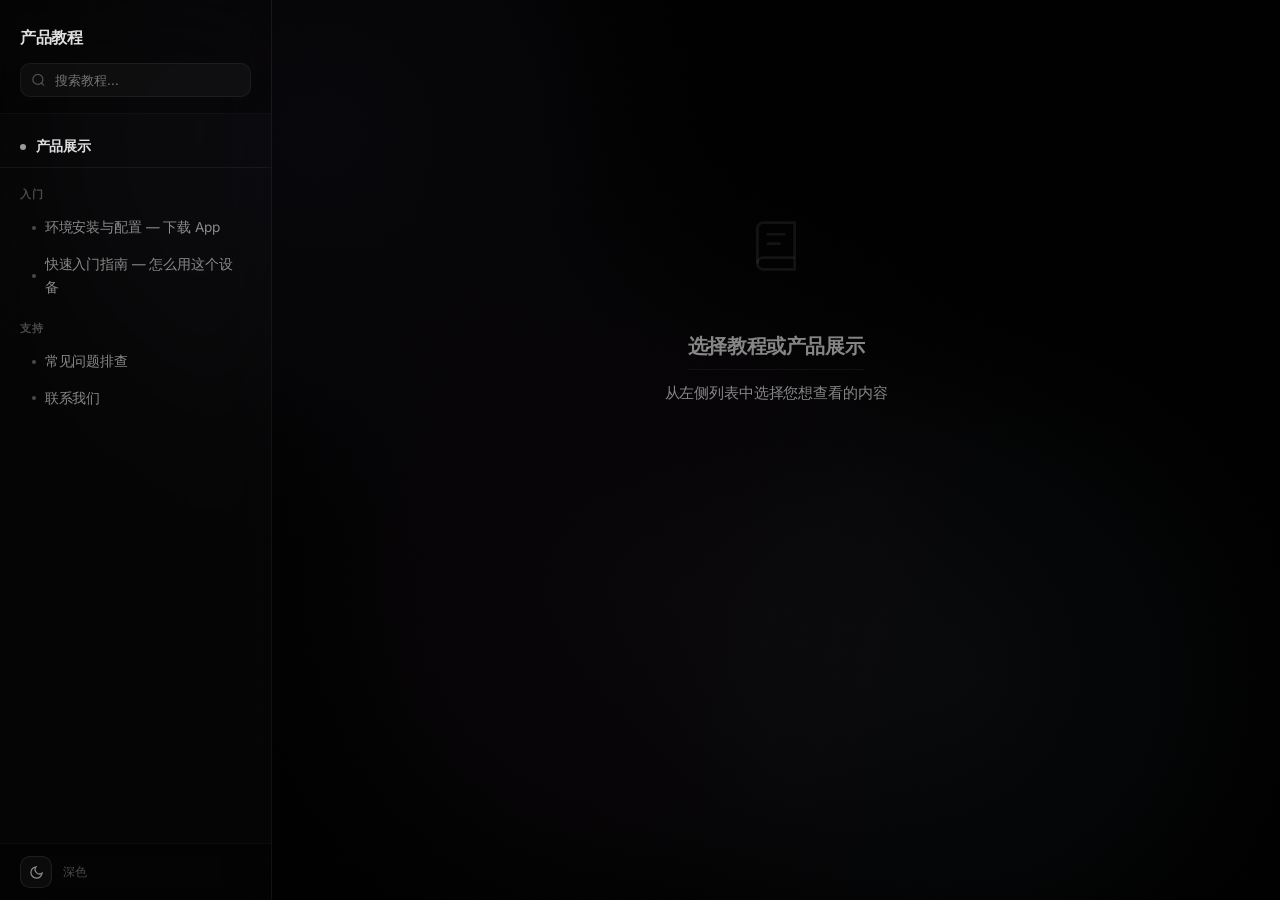
==== commit 79d308b1: "修复手机端交互bug：移除移动端backdrop-filter+pointer-events优化" ====
--- a/index.html
+++ b/index.html
@@ -2,7 +2,7 @@
 <html lang="zh-CN" data-theme="dark">
 <head>
 <meta charset="UTF-8">
-<meta name="viewport" content="width=device-width,initial-scale=1.0,viewport-fit=cover,user-scalable=no">
+<meta name="viewport" content="width=device-width,initial-scale=1.0,viewport-fit=cover">
 <title>产品使用教程</title>
 <meta name="description" content="产品使用教程">
 <link rel="icon" type="image/svg+xml" href="assets/img/logo.svg">
@@ -323,18 +323,21 @@
 
 /* ---- Responsive ---- */
 @media(max-width:768px){
-  .sidebar{position:fixed;transform:translateX(-100%);-webkit-transform:translateX(-100%);transition:transform 0.35s var(--spring-firm);width:var(--sidebar-w);left:0}
+  .sidebar{position:fixed;transform:translateX(-100%);-webkit-transform:translateX(-100%);transition:transform 0.3s ease;width:var(--sidebar-w);left:0;top:0;backdrop-filter:none;-webkit-backdrop-filter:none}
   .sidebar.open{transform:translateX(0);-webkit-transform:translateX(0)}
-  .content{padding:2rem 1.15rem 4rem}
+  .sidebar-header,.sidebar-footer{backdrop-filter:none;-webkit-backdrop-filter:none}
+  .content{padding:2.5rem 1rem 4rem}
   .showcase{padding:1.5rem 1rem 3rem}
-  .glass-hero{padding:2.5rem 1.25rem}
-  .glass-hero-content h2{font-size:1.5rem}
+  .glass-hero{padding:2rem 1rem}
+  .glass-hero-content h2{font-size:1.4rem}
   .glass-card{padding:1.25rem}
   .glass-card .gc-layout{grid-template-columns:1fr;gap:1.25rem}
   .stats-row{grid-template-columns:1fr}
   .contact-grid{grid-template-columns:1fr}
-}
-.menu-btn{display:none;position:fixed;top:0.75rem;left:0.75rem;z-index:200;width:40px;height:40px;align-items:center;justify-content:center;border:1px solid rgba(255,255,255,0.08);border-radius:var(--radius-sm);background:rgba(0,0,0,0.7);backdrop-filter:blur(20px);cursor:pointer;color:var(--text-secondary)}
+  body{overflow:hidden}
+  .main{overflow-y:auto;-webkit-overflow-scrolling:touch}
+}
+.menu-btn{display:none;position:fixed;top:0.75rem;left:0.75rem;z-index:200;width:40px;height:40px;align-items:center;justify-content:center;border:1px solid rgba(255,255,255,0.08);border-radius:var(--radius-sm);background:rgba(0,0,0,0.85);cursor:pointer;color:var(--text-secondary)}
 @media(max-width:768px){.menu-btn{display:flex}}
 
 .hidden{display:none!important}
@@ -372,8 +375,8 @@
   </div>
 </aside>
 
-<div id="overlay" style="display:none;position:fixed;inset:0;background:rgba(0,0,0,0.5);z-index:99" onclick="document.getElementById('sidebar').classList.remove('open');this.style.display='none'"></div>
-<button class="menu-btn" id="menu-btn" aria-label="菜单" onclick="var s=document.getElementById('sidebar');var o=document.getElementById('overlay');s.classList.toggle('open');o.style.display=s.classList.contains('open')?'block':'none'">
+<div id="overlay" style="display:none;position:fixed;inset:0;background:rgba(0,0,0,0.5);z-index:99;pointer-events:none" onclick="document.getElementById('sidebar').classList.remove('open');this.style.display='none';this.style.pointerEvents='none'"></div>
+<button class="menu-btn" id="menu-btn" aria-label="菜单" onclick="var s=document.getElementById('sidebar');var o=document.getElementById('overlay');var open=s.classList.toggle('open');o.style.display=open?'block':'none';o.style.pointerEvents=open?'auto':'none'">
   <svg width="17" height="17" viewBox="0 0 24 24" fill="none" stroke="currentColor" stroke-width="2"><line x1="3" y1="6" x2="21" y2="6"/><line x1="3" y1="12" x2="21" y2="12"/><line x1="3" y1="18" x2="21" y2="18"/></svg>
 </button>
 
@@ -495,7 +498,7 @@
   document.querySelectorAll('.nav-item').forEach(function(a){a.classList.remove('active')});
   this.style.background='rgba(255,255,255,0.05)';history.pushState(null,'','#/showcase');
   document.getElementById('sidebar').classList.remove('open');
-  document.getElementById('overlay').style.display='none';
+  document.getElementById('overlay').style.display='none';document.getElementById('overlay').style.pointerEvents='none';
 });
 
 // === Load Tutorials ===
@@ -521,7 +524,7 @@
         loadTutorial(t.id);
         setTimeout(function(){
           document.getElementById('sidebar').classList.remove('open');
-          document.getElementById('overlay').style.display='none';
+          document.getElementById('overlay').style.display='none';document.getElementById('overlay').style.pointerEvents='none';
         },100);
       });
       s.appendChild(a);
@@ -536,7 +539,7 @@
     showContact();
     setTimeout(function(){
       document.getElementById('sidebar').classList.remove('open');
-      document.getElementById('overlay').style.display='none';
+      document.getElementById('overlay').style.display='none';document.getElementById('overlay').style.pointerEvents='none';
     },100);
   });
   var supportSection=Array.from(nav.querySelectorAll('.nav-section')).filter(function(s){
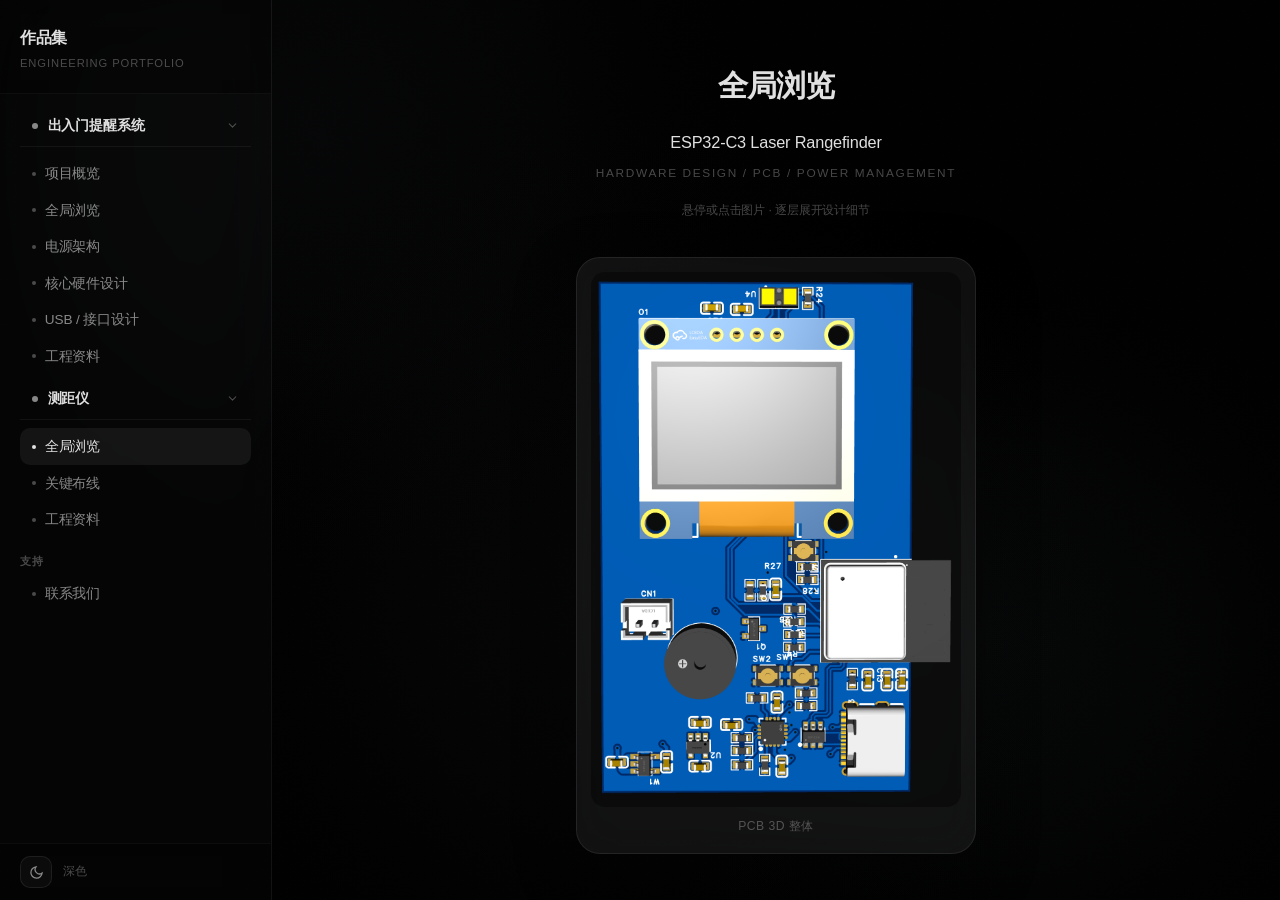
==== commit 19eb2203: "个人硬件工程师作品集（正式版，精简仓库：旧站历史本地保留于 backup-old-history 分支） Co-Authored-By: Claude Code <noreply@anthropic." ====
--- a/index.html
+++ b/index.html
@@ -3,18 +3,15 @@
 <head>
 <meta charset="UTF-8">
 <meta name="viewport" content="width=device-width,initial-scale=1.0,viewport-fit=cover">
-<title>产品使用教程</title>
-<meta name="description" content="产品使用教程">
+<title>作品集</title>
+<meta name="description" content="个人工程作品集">
 <link rel="icon" type="image/svg+xml" href="assets/img/logo.svg">
 <link rel="manifest" href="manifest.json">
 <meta name="theme-color" content="#000000">
-<link rel="preconnect" href="https://fonts.googleapis.com">
-<link rel="preconnect" href="https://fonts.gstatic.com" crossorigin>
-<link rel="stylesheet" href="https://fonts.googleapis.com/css2?family=Inter:wght@400;450;500;600;700&display=swap">
 <style>
 /* ============================================================
-   Design System — Apple · OpenAI · Linear · Nothing
-   OLED Black · Liquid Glass · Spring Motion · Premium
+   Engineering Portfolio — Glassmorphism · Premium · Restrained
+   Layout: fixed sidebar + scrollable content (kept from base)
    ============================================================ */
 
 /* ---- Reset ---- */
@@ -33,11 +30,13 @@
   --text-tertiary:rgba(255,255,255,0.28);
   --accent:rgba(255,255,255,0.88);
   --accent-dim:rgba(255,255,255,0.12);
+  --pcb-img-bg:rgba(0,0,0,0.4);
   --radius-sm:10px;
   --radius:16px;
   --radius-lg:24px;
   --radius-xl:32px;
   --sidebar-w:272px;
+  --ease:cubic-bezier(0.22,0.61,0.36,1);
   --transition-fast:0.2s cubic-bezier(0.22,0.61,0.36,1);
   --transition:0.35s cubic-bezier(0.22,0.61,0.36,1);
   --transition-slow:0.6s cubic-bezier(0.22,0.61,0.36,1);
@@ -46,7 +45,7 @@
 }
 
 body{
-  font-family:'Inter','SF Pro Display',-apple-system,sans-serif;
+  font-family:'SF Pro Display','PingFang SC','Microsoft YaHei',-apple-system,sans-serif;
   font-size:15px;line-height:1.7;color:var(--text-primary);
   background:var(--bg);display:flex;height:100vh;height:100dvh;overflow:hidden;
   -webkit-font-smoothing:antialiased;-moz-osx-font-smoothing:grayscale;
@@ -66,32 +65,26 @@
   --text-tertiary:rgba(0,0,0,0.28);
   --accent:rgba(0,0,0,0.88);
   --accent-dim:rgba(0,0,0,0.08);
+  --pcb-img-bg:rgba(0,0,0,0.04);
 }
 [data-theme="light"] .noise{opacity:0.018}
 [data-theme="light"] .spotlight{background:radial-gradient(circle,rgba(0,0,0,0.02) 0%,transparent 70%)}
 [data-theme="light"] .sidebar{background:rgba(255,255,255,0.5);border-right-color:rgba(0,0,0,0.06)}
 [data-theme="light"] .sidebar-header{background:rgba(255,255,255,0.5)}
 [data-theme="light"] .sidebar-footer{background:rgba(255,255,255,0.5)}
-[data-theme="light"] .search-box input{background:rgba(0,0,0,0.02);border-color:rgba(0,0,0,0.08)}
-[data-theme="light"] .menu-btn{background:rgba(255,255,255,0.7);border-color:rgba(0,0,0,0.1)}
-[data-theme="light"] pre{background:rgba(0,0,0,0.025);color:#1a1a2e;border-color:rgba(0,0,0,0.08)}
-[data-theme="light"] .copy-btn{background:rgba(0,0,0,0.04);border-color:rgba(0,0,0,0.08);color:rgba(0,0,0,0.35)}
-[data-theme="light"] .copy-btn:hover{background:rgba(0,0,0,0.08);color:rgba(0,0,0,0.6)}
-[data-theme="light"] .hl-keyword{color:#7b2d9c}[data-theme="light"] .hl-string{color:#367a40}[data-theme="light"] .hl-comment{color:rgba(0,0,0,0.22);font-style:italic}[data-theme="light"] .hl-function{color:#1a5ca8}[data-theme="light"] .hl-number{color:#a85a1a}
-[data-theme="light"] .glass-card::before{background:rgba(255,255,255,0.5);border-color:rgba(0,0,0,0.06)}
-[data-theme="light"] .glass-hero::before{background:rgba(255,255,255,0.45);border-color:rgba(0,0,0,0.05)}
-[data-theme="light"] .lightbox-overlay{background:rgba(255,255,255,0.96)}
+[data-theme="light"] .theme-btn{background:rgba(0,0,0,0.04);border-color:rgba(0,0,0,0.1)}
+[data-theme="light"] .theme-btn:hover{color:rgba(0,0,0,0.8);border-color:rgba(0,0,0,0.2)}
+[data-theme="light"] .contact-card{background:rgba(0,0,0,0.02);border-color:rgba(0,0,0,0.06)}
+[data-theme="light"] .contact-card:hover{background:rgba(0,0,0,0.04);box-shadow:0 12px 40px rgba(0,0,0,0.1)}
+[data-theme="light"] .pcb-card{background:rgba(255,255,255,0.55);border-color:rgba(0,0,0,0.08);box-shadow:0 16px 44px rgba(0,0,0,0.08)}
+[data-theme="light"] .pcb-card:hover{border-color:rgba(0,0,0,0.18)}
+[data-theme="light"] .doc-line{background:linear-gradient(90deg,transparent,rgba(0,0,0,0.12),transparent)}
 [data-theme="light"] .btn{background:rgba(0,0,0,0.03);border-color:rgba(0,0,0,0.08);color:rgba(0,0,0,0.85)}
 [data-theme="light"] .btn:hover{background:rgba(0,0,0,0.05)}
-[data-theme="light"] .stat-card{background:rgba(0,0,0,0.02);border-color:rgba(0,0,0,0.06)}
-[data-theme="light"] .stat-card:hover{background:rgba(0,0,0,0.04)}
-[data-theme="light"] .contact-card{background:rgba(0,0,0,0.02);border-color:rgba(0,0,0,0.06)}
-[data-theme="light"] .contact-card:hover{background:rgba(0,0,0,0.04);box-shadow:0 12px 40px rgba(0,0,0,0.1)}
+[data-theme="light"] .menu-btn{background:rgba(255,255,255,0.7);border-color:rgba(0,0,0,0.1)}
 
 /* ---- Canvas Background ---- */
-#bg-canvas{
-  position:fixed;inset:0;z-index:0;pointer-events:none;
-}
+#bg-canvas{position:fixed;inset:0;z-index:0;pointer-events:none}
 
 /* ---- Noise Overlay ---- */
 .noise{
@@ -126,22 +119,14 @@
   position:sticky;top:0;z-index:5;
   background:rgba(0,0,0,0.4);backdrop-filter:blur(40px);
 }
-
 .sidebar-header h1{
-  font-size:1rem;font-weight:600;margin-bottom:0.75rem;
+  font-size:1rem;font-weight:600;margin-bottom:0.15rem;
   color:var(--text-primary);letter-spacing:-0.02em;
 }
-
-.search-box{position:relative;margin-bottom:0.25rem}
-.search-box svg{position:absolute;left:0.7rem;top:50%;transform:translateY(-50%);width:15px;height:15px;color:var(--text-tertiary)}
-.search-box input{
-  width:100%;padding:0.5rem 0.7rem 0.5rem 2.1rem;
-  font-size:0.83rem;font-family:inherit;
-  border:1px solid rgba(255,255,255,0.06);border-radius:var(--radius-sm);
-  background:rgba(255,255,255,0.03);color:var(--text-primary);
-  outline:none;transition:all var(--transition-fast);
-}
-.search-box input:focus{border-color:rgba(255,255,255,0.15);background:rgba(255,255,255,0.05)}
+.sidebar-sub{
+  font-size:0.7rem;color:var(--text-tertiary);letter-spacing:0.08em;
+  margin-bottom:0.5rem;text-transform:uppercase;
+}
 
 .sidebar-nav{padding:0.75rem 0;flex:1;overflow-y:auto}
 .nav-section{padding:0 1.25rem;margin-bottom:0.25rem}
@@ -149,7 +134,7 @@
   font-size:0.68rem;font-weight:600;text-transform:uppercase;
   letter-spacing:0.08em;color:var(--text-tertiary);padding:0.6rem 0 0.35rem;
 }
-.nav-item,.nav-showcase{
+.nav-item{
   display:flex;align-items:center;gap:0.55rem;
   padding:0.42rem 0.75rem;font-size:0.85rem;
   color:var(--text-secondary);border-radius:var(--radius-sm);
@@ -161,18 +146,25 @@
 .nav-dot{width:4px;height:4px;border-radius:50%;background:var(--text-tertiary);flex-shrink:0;transition:all var(--transition-fast)}
 .nav-item.active .nav-dot{background:var(--text-primary)}
 
-.nav-showcase{
-  font-weight:600;color:var(--text-primary);
+.nav-group-title{
+  display:flex;align-items:center;gap:0.6rem;
+  font-size:0.85rem;font-weight:600;color:var(--text-primary);
   border-bottom:1px solid rgba(255,255,255,0.05);margin-bottom:0.5rem;
-  border-radius:0;padding:0.55rem 1.25rem;gap:0.6rem;
-}
-.nav-showcase:hover{background:rgba(255,255,255,0.03)}
-.nav-showcase .showcase-dot{
-  width:6px;height:6px;border-radius:50%;
-  background:rgba(255,255,255,0.6);
-  animation:pulse-dot 3s ease-in-out infinite;
-}
-@keyframes pulse-dot{0%,100%{opacity:0.4}50%{opacity:1}}
+  padding:0.55rem 0.75rem;
+  cursor:pointer;user-select:none;-webkit-user-select:none;
+  transition:background var(--transition-fast);
+}
+.nav-group-title:hover{background:var(--surface-hover)}
+.nav-group-dot{width:6px;height:6px;border-radius:50%;background:var(--text-secondary);flex-shrink:0}
+.nav-chevron{
+  width:13px;height:13px;margin-left:auto;flex-shrink:0;
+  color:var(--text-tertiary);
+  transition:transform 0.3s var(--ease);
+}
+.nav-section.collapsed .nav-chevron{transform:rotate(-90deg)}
+.nav-items{overflow:hidden;max-height:420px;transition:max-height 0.4s var(--ease),opacity 0.3s ease}
+.nav-section.collapsed .nav-items{max-height:0;opacity:0}
+.nav-section.collapsed .nav-group-title{margin-bottom:0}
 
 .sidebar-footer{
   padding:0.75rem 1.25rem;border-top:1px solid rgba(255,255,255,0.04);
@@ -190,104 +182,13 @@
 /* ---- Main ---- */
 .main{flex:1;overflow-y:auto;display:flex;justify-content:center;position:relative;z-index:3;-webkit-overflow-scrolling:touch;overscroll-behavior:none}
 
-/* ---- Tutorial Content ---- */
+/* ---- Content (contact) ---- */
 .content{
   max-width:760px;width:100%;
   padding:3rem 2.5rem 5rem;min-height:100vh;
 }
-.content-empty{
-  display:flex;flex-direction:column;align-items:center;justify-content:center;
-  height:60vh;text-align:center;color:var(--text-tertiary);
-}
-.content-empty svg{width:56px;height:56px;margin-bottom:1rem;opacity:0.25}
-.content-empty h2{font-size:1.15rem;margin-bottom:0.35rem;color:var(--text-secondary);font-weight:500}
-
-.tutorial-title{font-size:1.65rem;font-weight:700;margin-bottom:0.4rem;letter-spacing:-0.03em;color:var(--text-primary)}
-.tutorial-meta{font-size:0.82rem;color:var(--text-tertiary);margin-bottom:2rem;padding-bottom:1.25rem;border-bottom:1px solid rgba(255,255,255,0.05)}
-
-.content h2{font-size:1.22rem;font-weight:600;margin:2.5rem 0 0.65rem;padding-bottom:0.35rem;border-bottom:1px solid rgba(255,255,255,0.05);letter-spacing:-0.02em}
-.content h3{font-size:1.05rem;font-weight:600;margin:1.75rem 0 0.45rem;letter-spacing:-0.01em}
-.content h4{font-size:0.95rem;font-weight:600;margin:1.25rem 0 0.35rem}
-.content p{margin-bottom:0.8rem;color:var(--text-secondary)}
-.content ul,.content ol{margin:0.45rem 0 0.8rem;padding-left:1.35rem;color:var(--text-secondary)}
-.content li{margin-bottom:0.2rem}
-.content a{color:var(--text-primary);text-decoration:underline;text-underline-offset:3px;text-decoration-color:rgba(255,255,255,0.2);transition:text-decoration-color var(--transition-fast)}
-.content a:hover{text-decoration-color:rgba(255,255,255,0.5)}
-.content strong{color:var(--text-primary);font-weight:600}
-.content img{max-width:100%;max-height:60vh;object-fit:contain;border-radius:var(--radius);margin:1.25rem 0;cursor:zoom-in;transition:transform var(--transition)}
-.content img:hover{transform:perspective(800px) rotateY(1deg) rotateX(0.5deg)}
-.content table{width:100%;border-collapse:collapse;margin:1rem 0;font-size:0.88rem;border-radius:var(--radius-sm);overflow:hidden}
-.content th{background:rgba(255,255,255,0.04);padding:0.55rem 0.9rem;text-align:left;font-weight:600;border:1px solid rgba(255,255,255,0.05)}
-.content td{padding:0.55rem 0.9rem;border:1px solid rgba(255,255,255,0.05);color:var(--text-secondary)}
-.content blockquote{border-left:2px solid rgba(255,255,255,0.15);padding:0.6rem 0.9rem;margin:1rem 0;background:rgba(255,255,255,0.02);border-radius:0 var(--radius-sm) var(--radius-sm) 0;color:var(--text-secondary)}
-.content hr{border:none;border-top:1px solid rgba(255,255,255,0.05);margin:2.5rem 0}
-.content :not(pre)>code{background:rgba(255,255,255,0.05);padding:0.12em 0.35em;border-radius:4px;font-family:'SF Mono','JetBrains Mono',monospace;font-size:0.84em;color:var(--text-primary)}
-
-pre{background:rgba(255,255,255,0.04);color:#c9d1d9;padding:1.15rem;border-radius:var(--radius-sm);overflow-x:auto;margin:0.8rem 0;position:relative;font-size:0.83rem;line-height:1.65;border:1px solid rgba(255,255,255,0.05)}
-pre code{font-family:'SF Mono','JetBrains Mono',monospace}
-.copy-btn{position:absolute;top:0.45rem;right:0.45rem;padding:0.25rem 0.6rem;font-size:0.72rem;font-family:inherit;background:rgba(255,255,255,0.06);border:1px solid rgba(255,255,255,0.08);border-radius:6px;color:var(--text-tertiary);cursor:pointer;transition:all var(--transition-fast);backdrop-filter:blur(12px)}
-.copy-btn:hover{background:rgba(255,255,255,0.1);color:var(--text-secondary)}
-.copy-btn.copied{background:rgba(52,211,153,0.1);border-color:rgba(52,211,153,0.2);color:rgba(52,211,153,0.9)}
-
-.callout{padding:0.9rem 1.05rem;border-radius:var(--radius-sm);margin:1rem 0;display:flex;gap:0.65rem;font-size:0.88rem}
-.callout-info{background:rgba(255,255,255,0.03);border:1px solid rgba(255,255,255,0.06);color:var(--text-secondary)}
-.callout-warning{background:rgba(255,200,50,0.04);border:1px solid rgba(255,200,50,0.1);color:rgba(255,210,100,0.85)}
-.callout-tip{background:rgba(100,220,180,0.04);border:1px solid rgba(100,220,180,0.1);color:rgba(130,230,200,0.85)}
-
-.hl-keyword{color:rgba(198,120,221,0.85)}.hl-string{color:rgba(152,195,121,0.85)}
-.hl-comment{color:rgba(255,255,255,0.2);font-style:italic}.hl-function{color:rgba(97,175,239,0.85)}
-.hl-number{color:rgba(209,154,102,0.85)}
-
-/* ---- Product Showcase ---- */
-.showcase{width:100%;padding:2.5rem 2rem 5rem;max-width:1080px}
-
-.glass-card{
-  position:relative;border-radius:var(--radius-lg);
-  padding:2.5rem;margin-bottom:2rem;overflow:hidden;
-  transition:transform var(--transition),box-shadow var(--transition);
-}
-.glass-card::before{
-  content:'';position:absolute;inset:0;border-radius:inherit;
-  background:rgba(255,255,255,0.03);
-  backdrop-filter:blur(32px);-webkit-backdrop-filter:blur(32px);
-  border:1px solid rgba(255,255,255,0.06);z-index:1;
-}
-.glass-card::after{
-  content:'';position:absolute;border-radius:50%;filter:blur(90px);
-  opacity:0.25;z-index:0;transition:all 0.8s var(--spring-firm);
-}
-.glass-card:nth-child(2)::after{width:320px;height:320px;background:rgba(120,120,255,0.3);top:-120px;right:-80px}
-.glass-card:nth-child(3)::after{width:280px;height:280px;background:rgba(100,200,180,0.25);bottom:-100px;left:-60px}
-.glass-card:nth-child(4)::after{width:300px;height:300px;background:rgba(200,160,100,0.2);top:50%;right:-100px;transform:translateY(-50%)}
-.glass-card:nth-child(5)::after{width:260px;height:260px;background:rgba(160,120,200,0.22);bottom:-80px;right:30%}
-.glass-card:hover{transform:translateY(-3px);box-shadow:0 16px 48px rgba(0,0,0,0.3)}
-.glass-card:hover::after{opacity:0.4;transform:scale(1.12)}
-.glass-card:nth-child(4):hover::after{transform:translateY(-50%) scale(1.12)}
-.glass-card-content{position:relative;z-index:2}
-.glass-card .gc-layout{display:grid;grid-template-columns:1fr 1fr;gap:2.5rem;align-items:center}
-.glass-card .gc-text h3{font-size:1.4rem;font-weight:600;margin-bottom:0.65rem;letter-spacing:-0.02em}
-.glass-card .gc-text p{color:var(--text-secondary);font-size:0.92rem;margin-bottom:0.9rem;line-height:1.75}
-.glass-card .gc-tags{display:flex;flex-wrap:wrap;gap:0.45rem;margin-top:0.9rem}
-.glass-card .gc-tag{padding:0.25rem 0.8rem;font-size:0.76rem;font-weight:500;border-radius:9999px;background:rgba(255,255,255,0.05);color:var(--text-secondary);border:1px solid rgba(255,255,255,0.06)}
-.glass-card .gc-image{display:flex;align-items:center;justify-content:center}
-.glass-card .gc-image img{max-width:100%;border-radius:var(--radius);transition:transform var(--transition)}
-.glass-card:hover .gc-image img{transform:perspective(800px) rotateY(-1.5deg) rotateX(1deg)}
-
-.stats-row{display:grid;grid-template-columns:repeat(3,1fr);gap:1.25rem;margin-bottom:2.5rem}
-.stat-card{text-align:center;padding:1.35rem;border-radius:var(--radius);background:rgba(255,255,255,0.02);border:1px solid rgba(255,255,255,0.04);transition:all var(--transition)}
-.stat-card:hover{background:rgba(255,255,255,0.04);transform:translateY(-2px)}
-.stat-number{font-size:1.8rem;font-weight:700;letter-spacing:-0.02em;color:var(--text-primary)}
-.stat-label{font-size:0.78rem;color:var(--text-tertiary);margin-top:0.15rem}
-
-.glass-hero{position:relative;border-radius:var(--radius-lg);padding:4rem 3rem;margin-bottom:2.5rem;text-align:center;overflow:hidden}
-.glass-hero::before{content:'';position:absolute;inset:0;border-radius:inherit;background:rgba(255,255,255,0.03);backdrop-filter:blur(40px);-webkit-backdrop-filter:blur(40px);border:1px solid rgba(255,255,255,0.05);z-index:1}
-.glass-hero::after{content:'';position:absolute;width:450px;height:450px;border-radius:50%;filter:blur(100px);opacity:0.3;background:rgba(120,120,255,0.3);top:-200px;left:50%;transform:translateX(-50%);animation:hero-blob 12s ease-in-out infinite;z-index:0}
-@keyframes hero-blob{0%,100%{transform:translateX(-50%) scale(1)}50%{transform:translateX(-50%) scale(1.15) translateY(-25px)}}
-.glass-hero-content{position:relative;z-index:2}
-.glass-hero-content h2{font-size:2.2rem;font-weight:700;letter-spacing:-0.04em;margin-bottom:0.6rem}
-.glass-hero-content p{font-size:1.05rem;color:var(--text-secondary);max-width:520px;margin:0 auto}
-
-/* ---- Contact Section ---- */
+
+/* ---- Contact Section (unchanged from original) ---- */
 .contact-section{padding:2rem 0 4rem}
 .contact-grid{display:grid;grid-template-columns:repeat(3,1fr);gap:1.25rem;margin-top:1.5rem}
 .contact-card{
@@ -300,10 +201,12 @@
 .contact-card:hover{background:rgba(255,255,255,0.05);border-color:rgba(255,255,255,0.12);transform:translateY(-3px);box-shadow:0 12px 40px rgba(0,0,0,0.3)}
 .contact-card .contact-name{font-size:1.05rem;font-weight:600;color:var(--text-primary);transition:all 0.35s ease}
 .contact-card .contact-detail{max-height:0;opacity:0;overflow:hidden;transition:max-height 0.5s cubic-bezier(0.22,0.61,0.36,1),opacity 0.4s ease 0.1s,margin-top 0.4s ease;margin-top:0}
-.contact-card:hover .contact-detail{max-height:80px;opacity:1;margin-top:0.5rem}
+.contact-card:hover .contact-detail,.contact-card.tapped .contact-detail{max-height:80px;opacity:1;margin-top:0.5rem}
 .contact-card .cd-item{font-size:0.82rem;color:var(--text-secondary);margin-bottom:0.2rem}
 .contact-card .cd-item .cd-label{font-size:0.65rem;text-transform:uppercase;letter-spacing:0.08em;color:var(--text-tertiary);margin-right:0.35rem}
 .contact-card .cd-phone{font-family:'SF Mono','JetBrains Mono',monospace;letter-spacing:0.03em}
+
+.tutorial-title{font-size:1.65rem;font-weight:700;margin-bottom:0.4rem;letter-spacing:-0.03em;color:var(--text-primary)}
 
 /* ---- Button ---- */
 .btn{
@@ -313,26 +216,296 @@
   text-decoration:none;border:1px solid rgba(255,255,255,0.08);
   background:rgba(255,255,255,0.04);color:var(--text-primary);
   backdrop-filter:blur(16px);-webkit-backdrop-filter:blur(16px);
-  position:relative;overflow:hidden;
-}
-.btn::after{content:'';position:absolute;inset:0;border-radius:inherit;background:linear-gradient(105deg,transparent 40%,rgba(255,255,255,0.06) 45%,rgba(255,255,255,0.1) 50%,rgba(255,255,255,0.06) 55%,transparent 60%);background-size:200% 100%;animation:btn-sheen 4s ease-in-out infinite;opacity:0;transition:opacity 0.4s}
-.btn:hover::after{opacity:1}
-@keyframes btn-sheen{0%{background-position:200% 0}100%{background-position:-200% 0}}
+}
 .btn:hover{background:rgba(255,255,255,0.07);border-color:rgba(255,255,255,0.14);transform:translateY(-1px)}
 .btn:active{transform:scale(0.97);transition:transform 0.12s var(--spring-firm)}
 
-/* ---- Responsive ---- */
+/* ---- Page (project views) ---- */
+.page{max-width:1080px;width:100%;margin:0 auto;padding:2.5rem 2.5rem 5rem;overflow-x:clip}
+
+.page-head{text-align:center;padding:1.25rem 1rem 2.25rem}
+.page-title{font-size:1.9rem;font-weight:700;letter-spacing:-0.03em;color:var(--text-primary)}
+.proj-title{margin-top:1.1rem;font-size:1.02rem;font-weight:500;color:var(--text-primary);letter-spacing:-0.01em}
+.proj-sub{margin-top:0.4rem;font-size:0.74rem;color:var(--text-tertiary);letter-spacing:0.14em;text-transform:uppercase}
+.page-hint{margin-top:1rem;font-size:0.78rem;color:var(--text-tertiary)}
+
+/* ---- Stage & Glass PCB Cards ---- */
+.stage{margin:0 auto;position:relative}
+
+.pcb-card{
+  position:relative;border-radius:var(--radius-lg);
+  background:var(--glass);border:1px solid var(--glass-border);
+  backdrop-filter:blur(20px) saturate(140%);-webkit-backdrop-filter:blur(20px) saturate(140%);
+  padding:0.9rem;box-shadow:0 20px 60px rgba(0,0,0,0.35);
+  transition:transform 0.55s var(--ease),opacity 0.4s ease,border-color 0.3s ease,box-shadow 0.4s ease;
+  cursor:pointer;
+}
+.pcb-card:hover{border-color:rgba(255,255,255,0.16)}
+.pcb-card img{
+  width:100%;height:auto;object-fit:contain;display:block;
+  border-radius:14px;background:var(--pcb-img-bg);
+  -webkit-user-drag:none;user-select:none;-webkit-user-select:none;
+  opacity:0;transition:opacity 0.4s ease;
+}
+.pcb-card img.loaded{opacity:1}
+.pcb-card figcaption{
+  font-size:0.76rem;color:var(--text-tertiary);text-align:center;
+  padding:0.55rem 0.25rem 0.1rem;letter-spacing:0.04em;
+  white-space:nowrap;overflow:hidden;text-overflow:ellipsis;
+}
+
+/* ================= Overview Stage ================= */
+.ov-stage{
+  display:grid;
+  grid-template-columns:minmax(0,1fr) minmax(0,1.5fr) minmax(0,1fr);
+  grid-template-rows:auto auto;
+  align-items:center;
+  gap:1.75rem 1rem;
+}
+.ov-3d{grid-column:1/4;grid-row:1;justify-self:center;width:min(400px,80%)}
+.ov-top{grid-column:1;grid-row:2;justify-self:end;width:min(300px,92%);z-index:1}
+.ov-detail-top{grid-column:2;grid-row:2;justify-self:start;width:min(420px,100%);z-index:2}
+.ov-bottom{grid-column:3;grid-row:2;justify-self:start;width:min(300px,92%);z-index:1}
+.ov-detail-bottom{grid-column:2;grid-row:2;justify-self:end;width:min(420px,100%);z-index:2}
+
+/* pair: hidden → shown (expand downward from 3D) */
+.ov-top,.ov-bottom{
+  opacity:0;transform:translateY(-28px) scale(0.9);pointer-events:none;
+}
+.ov-stage:is(.s-3d,.s-top,.s-bottom) .ov-top,
+.ov-stage:is(.s-3d,.s-top,.s-bottom) .ov-bottom{
+  opacity:1;transform:translateY(0) scale(1);pointer-events:auto;
+}
+/* 3D: shrink + fade once pair is out, but stay */
+.ov-stage:is(.s-3d,.s-top,.s-bottom) .ov-3d{
+  transform:scale(0.78) translateY(-14px);opacity:0.42;
+}
+/* top detail: expands out of Top's right side */
+.ov-detail-top{opacity:0;transform:translateX(-70px) scale(0.88);pointer-events:none}
+.ov-stage.s-top .ov-detail-top{opacity:1;transform:translateX(0) scale(1);pointer-events:auto}
+/* bottom detail: expands out of Bottom's left side */
+.ov-detail-bottom{opacity:0;transform:translateX(70px) scale(0.88);pointer-events:none}
+.ov-stage.s-bottom .ov-detail-bottom{opacity:1;transform:translateX(0) scale(1);pointer-events:auto}
+/* deep state: subject stays strong, others recede */
+.ov-stage.s-top .ov-bottom,.ov-stage.s-bottom .ov-top{opacity:0.35;transform:scale(0.85)}
+.ov-stage.s-top .ov-top,.ov-stage.s-bottom .ov-bottom{transform:scale(1.02)}
+
+/* ================= Routing Stage ================= */
+.rt-stage{
+  display:grid;
+  grid-template-columns:minmax(0,1fr) minmax(0,1.5fr) minmax(0,1fr);
+  grid-template-rows:auto auto auto;
+  align-items:center;
+  gap:1.75rem 1rem;
+}
+.rt-overall{grid-column:1/4;grid-row:1;justify-self:center;width:min(520px,85%);z-index:1}
+.rt-mcu{grid-column:1;grid-row:2;justify-self:end;width:min(280px,92%);z-index:1}
+.rt-bq{grid-column:2;grid-row:2;justify-self:center;width:min(300px,92%);z-index:1}
+.rt-usb{grid-column:3;grid-row:2;justify-self:start;width:min(280px,92%);z-index:1}
+/* details live in row 3 (below the trio) — never cover the triggers */
+/* mcu detail: starts at MCU's right edge, expands rightward */
+.rt-detail-mcu{grid-column:1/3;grid-row:3;justify-self:end;width:430px;z-index:2}
+/* usb detail: starts at USB's left edge, expands leftward */
+.rt-detail-usb{grid-column:2/4;grid-row:3;justify-self:start;width:430px;z-index:2}
+.rt-detail-bq{grid-column:2;grid-row:3;justify-self:center;width:min(430px,100%);z-index:2}
+
+/* locals: hidden → shown (expand downward from 整体布线) */
+.rt-mcu,.rt-bq,.rt-usb{
+  opacity:0;transform:translateY(-28px) scale(0.9);pointer-events:none;
+}
+.rt-stage:is(.s-overall,.s-mcu,.s-bq,.s-usb) .rt-mcu,
+.rt-stage:is(.s-overall,.s-mcu,.s-bq,.s-usb) .rt-bq,
+.rt-stage:is(.s-overall,.s-mcu,.s-bq,.s-usb) .rt-usb{
+  opacity:1;transform:translateY(0) scale(1);pointer-events:auto;
+}
+/* overall: shrink + fade, stays */
+.rt-stage:is(.s-overall,.s-mcu,.s-bq,.s-usb) .rt-overall{
+  transform:scale(0.8) translateY(-12px);opacity:0.42;
+}
+/* details: row 3 collapses when hidden, then expand with directional push-out */
+.rt-detail-mcu,.rt-detail-usb,.rt-detail-bq{
+  max-height:0;opacity:0;overflow:hidden;
+  padding-top:0;padding-bottom:0;border-width:0;box-shadow:none;pointer-events:none;
+  transition:max-height 0.55s var(--ease),transform 0.55s var(--ease),opacity 0.4s ease,padding 0.45s ease,margin 0.45s ease;
+}
+/* mcu detail: expands out of MCU's right side */
+.rt-detail-mcu{transform:translateX(-70px) scale(0.88)}
+.rt-stage.s-mcu .rt-detail-mcu{max-height:760px;opacity:1;transform:translateX(0) scale(1);padding:0.9rem;border-width:1px;box-shadow:0 20px 60px rgba(0,0,0,0.35);pointer-events:auto}
+/* usb detail: expands out of USB's left side */
+.rt-detail-usb{transform:translateX(70px) scale(0.88)}
+.rt-stage.s-usb .rt-detail-usb{max-height:760px;opacity:1;transform:translateX(0) scale(1);padding:0.9rem;border-width:1px;box-shadow:0 20px 60px rgba(0,0,0,0.35);pointer-events:auto}
+/* bq detail: pushes out downward */
+.rt-detail-bq{transform:translateY(-70px) scale(0.88)}
+.rt-stage.s-bq .rt-detail-bq{max-height:760px;opacity:1;transform:translateY(0) scale(1);padding:0.9rem;border-width:1px;box-shadow:0 20px 60px rgba(0,0,0,0.35);pointer-events:auto}
+/* deep state: subject stays strong, others recede */
+.rt-stage.s-mcu .rt-bq,.rt-stage.s-mcu .rt-usb,
+.rt-stage.s-bq .rt-mcu,.rt-stage.s-bq .rt-usb,
+.rt-stage.s-usb .rt-mcu,.rt-stage.s-usb .rt-bq{opacity:0.35;transform:scale(0.85)}
+.rt-stage.s-mcu .rt-mcu,.rt-stage.s-bq .rt-bq,.rt-stage.s-usb .rt-usb{transform:scale(1.02)}
+
+/* ---- Engineering Documentation Footer ---- */
+.doc-footer{max-width:560px;margin:2.5rem auto 0;text-align:center;padding:0 1rem}
+.doc-line{height:1px;background:linear-gradient(90deg,transparent,rgba(255,255,255,0.14),transparent);margin-bottom:1.6rem}
+.doc-label{font-size:0.68rem;letter-spacing:0.18em;text-transform:uppercase;color:var(--text-tertiary);margin-bottom:0.9rem}
+
+/* ================= Door Project: Overview ================= */
+.bo-main{width:min(560px,92%);margin:0 auto}
+.intro-text{max-width:640px;margin:2rem auto 0;font-size:0.88rem;color:var(--text-secondary);line-height:1.85;text-align:center}
+.tag-row{display:flex;flex-wrap:wrap;gap:0.5rem;justify-content:center;margin-top:1.5rem}
+.tag-chip{
+  padding:0.3rem 0.85rem;font-size:0.76rem;font-weight:500;border-radius:9999px;
+  background:rgba(255,255,255,0.05);color:var(--text-secondary);border:1px solid var(--glass-border);
+}
+[data-theme="light"] .tag-chip{background:rgba(0,0,0,0.03);border-color:rgba(0,0,0,0.08);color:rgba(0,0,0,0.6)}
+
+/* ---- Signal / Power Chain ---- */
+.chain-wrap{max-width:560px;margin:2.25rem auto 0}
+.chain-title{font-size:0.85rem;font-weight:600;color:var(--text-primary);text-align:center;margin-bottom:1.25rem;letter-spacing:-0.01em}
+.chain-card{
+  padding:1.75rem 1.5rem;text-align:center;
+  background:var(--glass);border:1px solid var(--glass-border);border-radius:var(--radius-lg);
+  backdrop-filter:blur(20px) saturate(140%);-webkit-backdrop-filter:blur(20px) saturate(140%);
+  box-shadow:0 20px 60px rgba(0,0,0,0.3);
+}
+[data-theme="light"] .chain-card{background:rgba(255,255,255,0.55);border-color:rgba(0,0,0,0.08);box-shadow:0 16px 44px rgba(0,0,0,0.08)}
+.chain{display:flex;flex-direction:column;align-items:center}
+.chain-node{
+  font-size:0.85rem;font-weight:500;color:var(--text-primary);
+  padding:0.5rem 1.15rem;border-radius:9999px;
+  background:rgba(255,255,255,0.05);border:1px solid var(--glass-border);
+}
+[data-theme="light"] .chain-node{background:rgba(0,0,0,0.03);border-color:rgba(0,0,0,0.08)}
+.chain-link{width:1px;height:1.35rem;background:rgba(255,255,255,0.16);position:relative;margin:0.15rem 0}
+.chain-link span{
+  position:absolute;left:calc(100% + 0.6rem);top:50%;transform:translateY(-50%);
+  font-size:0.64rem;color:var(--text-tertiary);letter-spacing:0.08em;white-space:nowrap;
+  font-family:'SF Mono','JetBrains Mono',Consolas,monospace;
+}
+.chain-note{margin-top:1.15rem;font-size:0.82rem;color:var(--text-secondary);line-height:1.75}
+
+/* ================= Door Project: 全局浏览 (trio + right/left/down details) ================= */
+.dl-stage{
+  display:grid;
+  grid-template-columns:minmax(0,1fr) minmax(0,1.5fr) minmax(0,1fr);
+  grid-template-rows:auto auto auto;
+  align-items:center;
+  gap:1.75rem 1rem;
+}
+.dl-main{grid-column:1/4;grid-row:1;justify-self:center;width:min(520px,85%);z-index:1}
+.dl-pcbt{grid-column:1;grid-row:2;justify-self:end;width:min(280px,92%);z-index:1}
+.dl-p3d{grid-column:2;grid-row:2;justify-self:center;width:min(300px,92%);z-index:1}
+.dl-pcbb{grid-column:3;grid-row:2;justify-self:start;width:min(280px,92%);z-index:1}
+/* details in row 3 — never cover the triggers */
+.dl-dtop{grid-column:1/3;grid-row:3;justify-self:end;width:430px;z-index:2}
+.dl-dlayout{grid-column:2;grid-row:3;justify-self:center;width:min(430px,100%);z-index:2}
+.dl-dbot{grid-column:2/4;grid-row:3;justify-self:start;width:430px;z-index:2}
+
+.dl-pcbt,.dl-p3d,.dl-pcbb{
+  opacity:0;transform:translateY(-28px) scale(0.9);pointer-events:none;
+}
+.dl-stage:is(.s-main,.s-pcbt,.s-p3d,.s-pcbb) .dl-pcbt,
+.dl-stage:is(.s-main,.s-pcbt,.s-p3d,.s-pcbb) .dl-p3d,
+.dl-stage:is(.s-main,.s-pcbt,.s-p3d,.s-pcbb) .dl-pcbb{
+  opacity:1;transform:translateY(0) scale(1);pointer-events:auto;
+}
+.dl-stage:is(.s-main,.s-pcbt,.s-p3d,.s-pcbb) .dl-main{
+  transform:scale(0.8) translateY(-12px);opacity:0.42;
+}
+.dl-dtop,.dl-dlayout,.dl-dbot{
+  max-height:0;opacity:0;overflow:hidden;
+  padding-top:0;padding-bottom:0;border-width:0;box-shadow:none;pointer-events:none;
+  transition:max-height 0.55s var(--ease),transform 0.55s var(--ease),opacity 0.4s ease,padding 0.45s ease,margin 0.45s ease;
+}
+.dl-dtop{transform:translateX(-70px) scale(0.88)}
+.dl-stage.s-pcbt .dl-dtop{max-height:760px;opacity:1;transform:translateX(0) scale(1);padding:0.9rem;border-width:1px;box-shadow:0 20px 60px rgba(0,0,0,0.35);pointer-events:auto}
+.dl-dlayout{transform:translateY(-70px) scale(0.88)}
+.dl-stage.s-p3d .dl-dlayout{max-height:760px;opacity:1;transform:translateY(0) scale(1);padding:0.9rem;border-width:1px;box-shadow:0 20px 60px rgba(0,0,0,0.35);pointer-events:auto}
+.dl-dbot{transform:translateX(70px) scale(0.88)}
+.dl-stage.s-pcbb .dl-dbot{max-height:760px;opacity:1;transform:translateX(0) scale(1);padding:0.9rem;border-width:1px;box-shadow:0 20px 60px rgba(0,0,0,0.35);pointer-events:auto}
+.dl-stage.s-pcbt .dl-p3d,.dl-stage.s-pcbt .dl-pcbb,
+.dl-stage.s-p3d .dl-pcbt,.dl-stage.s-p3d .dl-pcbb,
+.dl-stage.s-pcbb .dl-pcbt,.dl-stage.s-pcbb .dl-p3d{opacity:0.35;transform:scale(0.85)}
+.dl-stage.s-pcbt .dl-pcbt,.dl-stage.s-p3d .dl-p3d,.dl-stage.s-pcbb .dl-pcbb{transform:scale(1.02)}
+
+/* ================= Door Project: 电源架构 (main + pair + shared path detail) ================= */
+.pw-stage{
+  display:grid;
+  grid-template-columns:minmax(0,1fr) minmax(0,1.5fr) minmax(0,1fr);
+  grid-template-rows:auto auto;
+  align-items:center;
+  gap:1.75rem 1rem;
+}
+.pw-main{grid-column:1/4;grid-row:1;justify-self:center;width:min(560px,88%)}
+.pw-bq{grid-column:1;grid-row:2;justify-self:end;width:min(300px,92%);z-index:1}
+.pw-dcdc{grid-column:3;grid-row:2;justify-self:start;width:min(300px,92%);z-index:1}
+.pw-path{grid-column:2;grid-row:2;justify-self:center;width:min(430px,100%);z-index:2}
+
+.pw-bq,.pw-dcdc{
+  opacity:0;transform:translateY(-28px) scale(0.9);pointer-events:none;
+}
+.pw-stage:is(.s-main,.s-bq,.s-dcdc) .pw-bq,
+.pw-stage:is(.s-main,.s-bq,.s-dcdc) .pw-dcdc{
+  opacity:1;transform:translateY(0) scale(1);pointer-events:auto;
+}
+.pw-stage:is(.s-main,.s-bq,.s-dcdc) .pw-main{
+  transform:scale(0.82) translateY(-12px);opacity:0.42;
+}
+.pw-path{opacity:0;transform:translateY(-28px) scale(0.88);pointer-events:none}
+.pw-stage.s-bq .pw-path,.pw-stage.s-dcdc .pw-path{opacity:1;transform:translateY(0) scale(1);pointer-events:auto}
+.pw-stage.s-bq .pw-dcdc,.pw-stage.s-dcdc .pw-bq{opacity:0.35;transform:scale(0.85)}
+.pw-stage.s-bq .pw-bq,.pw-stage.s-dcdc .pw-dcdc{transform:scale(1.02)}
+
+/* ================= Door Project: 核心硬件设计 / USB 接口设计 (main + pair) ================= */
+.co-stage,.ub-stage{
+  display:grid;
+  grid-template-columns:minmax(0,1fr) minmax(0,1fr);
+  grid-template-rows:auto auto;
+  align-items:center;
+  gap:1.75rem 1.5rem;
+}
+.co-main,.ub-main{grid-column:1/3;grid-row:1;justify-self:center;width:min(480px,90%);z-index:1}
+.co-sch{grid-column:1;grid-row:2;justify-self:end;width:min(300px,92%);z-index:1}
+.co-boot{grid-column:2;grid-row:2;justify-self:start;width:min(300px,92%);z-index:1}
+.ub-esd{grid-column:1;grid-row:2;justify-self:end;width:min(300px,92%);z-index:1}
+.ub-diff{grid-column:2;grid-row:2;justify-self:start;width:min(300px,92%);z-index:1}
+
+.co-sch,.co-boot,.ub-esd,.ub-diff{
+  opacity:0;transform:translateY(-28px) scale(0.9);pointer-events:none;
+}
+.co-stage.s-main .co-sch,.co-stage.s-main .co-boot,
+.ub-stage.s-main .ub-esd,.ub-stage.s-main .ub-diff{
+  opacity:1;transform:translateY(0) scale(1);pointer-events:auto;
+}
+.co-stage.s-main .co-main,.ub-stage.s-main .ub-main{
+  transform:scale(0.82) translateY(-12px);opacity:0.42;
+}
+
+/* ================= Door Project: 工程资料 ================= */
+.docs-grid{display:flex;gap:1.25rem;justify-content:center;flex-wrap:wrap;margin-top:1.75rem}
+.docs-card{
+  min-width:220px;text-align:center;
+  background:var(--glass);border:1px solid var(--glass-border);
+  border-radius:var(--radius);padding:1.5rem 1.25rem;
+  backdrop-filter:blur(20px);-webkit-backdrop-filter:blur(20px);
+  transition:transform var(--transition),border-color var(--transition-fast);
+}
+.docs-card:hover{transform:translateY(-2px);border-color:rgba(255,255,255,0.16)}
+[data-theme="light"] .docs-card{background:rgba(255,255,255,0.55);border-color:rgba(0,0,0,0.08)}
+[data-theme="light"] .docs-card:hover{border-color:rgba(0,0,0,0.18)}
+.docs-name{font-size:0.88rem;font-weight:500;color:var(--text-primary);margin-bottom:0.9rem}
+.docs-size{font-size:0.72rem;color:var(--text-tertiary);margin-bottom:0.9rem;font-family:'SF Mono','JetBrains Mono',Consolas,monospace}
+
+/* ---- Lightbox ---- */
+.lightbox-overlay{position:fixed;inset:0;z-index:9999;background:rgba(0,0,0,0.94);backdrop-filter:blur(20px);display:flex;align-items:center;justify-content:center;cursor:pointer;opacity:0;pointer-events:none;transition:opacity 0.35s}
+.lightbox-overlay.open{opacity:1;pointer-events:auto}
+.lightbox-overlay img{max-width:92vw;max-height:90vh;border-radius:var(--radius)}
+
+/* ---- Responsive: sidebar drawer ---- */
 @media(max-width:768px){
   .sidebar{position:fixed;transform:translateX(-100%);-webkit-transform:translateX(-100%);transition:transform 0.3s ease;width:var(--sidebar-w);left:0;top:0;backdrop-filter:none;-webkit-backdrop-filter:none}
   .sidebar.open{transform:translateX(0);-webkit-transform:translateX(0)}
   .sidebar-header,.sidebar-footer{backdrop-filter:none;-webkit-backdrop-filter:none}
   .content{padding:2.5rem 1rem 4rem}
-  .showcase{padding:1.5rem 1rem 3rem}
-  .glass-hero{padding:2rem 1rem}
-  .glass-hero-content h2{font-size:1.4rem}
-  .glass-card{padding:1.25rem}
-  .glass-card .gc-layout{grid-template-columns:1fr;gap:1.25rem}
-  .stats-row{grid-template-columns:1fr}
   .contact-grid{grid-template-columns:1fr}
   body{overflow:hidden}
   .main{overflow-y:auto;-webkit-overflow-scrolling:touch}
@@ -340,11 +513,133 @@
 .menu-btn{display:none;position:fixed;top:0.75rem;left:0.75rem;z-index:200;width:40px;height:40px;align-items:center;justify-content:center;border:1px solid rgba(255,255,255,0.08);border-radius:var(--radius-sm);background:rgba(0,0,0,0.85);cursor:pointer;color:var(--text-secondary)}
 @media(max-width:768px){.menu-btn{display:flex}}
 
+/* ---- Responsive: stacked stage for tablet/mobile (tap interaction) ---- */
+@media(max-width:920px){
+  .page{padding:2rem 1.25rem 4rem}
+  .page-title{font-size:1.5rem}
+
+  .ov-stage,.rt-stage{display:flex;flex-direction:column;align-items:center;gap:0}
+  .pcb-card{backdrop-filter:none;-webkit-backdrop-filter:none;background:rgba(255,255,255,0.05)}
+
+  .ov-stage .ov-3d{order:1;width:min(400px,100%)}
+  .ov-stage .ov-top{order:2;width:min(340px,88%)}
+  .ov-stage .ov-detail-top{order:3;width:min(420px,94%)}
+  .ov-stage .ov-bottom{order:4;width:min(340px,88%)}
+  .ov-stage .ov-detail-bottom{order:5;width:min(420px,94%)}
+
+  .rt-stage .rt-overall{order:1;width:min(520px,100%)}
+  .rt-stage .rt-mcu{order:2;width:min(300px,84%)}
+  .rt-stage .rt-detail-mcu{order:3;width:min(420px,94%)}
+  .rt-stage .rt-bq{order:4;width:min(300px,84%)}
+  .rt-stage .rt-detail-bq{order:5;width:min(420px,94%)}
+  .rt-stage .rt-usb{order:6;width:min(300px,84%)}
+  .rt-stage .rt-detail-usb{order:7;width:min(420px,94%)}
+
+  /* collapsed by default; expand via tap state */
+  .ov-top,.ov-bottom{
+    max-height:0;margin:0;padding-top:0;padding-bottom:0;border-width:0;box-shadow:none;
+    transform:none;
+    transition:max-height 0.55s var(--ease),opacity 0.4s ease,padding 0.45s ease,margin 0.45s ease,box-shadow 0.4s ease;
+  }
+  .ov-stage:is(.s-3d,.s-top,.s-bottom) .ov-top,
+  .ov-stage:is(.s-3d,.s-top,.s-bottom) .ov-bottom{
+    max-height:640px;margin:0 0 1rem;padding:0.8rem;border-width:1px;
+    opacity:1;box-shadow:0 20px 60px rgba(0,0,0,0.35);
+  }
+  .ov-detail-top,.ov-detail-bottom{
+    max-height:0;margin:0;padding-top:0;padding-bottom:0;border-width:0;box-shadow:none;
+    transform:none;
+    transition:max-height 0.55s var(--ease),opacity 0.4s ease,padding 0.45s ease,margin 0.45s ease,box-shadow 0.4s ease;
+  }
+  .ov-stage.s-top .ov-detail-top,.ov-stage.s-bottom .ov-detail-bottom{
+    max-height:780px;margin:0 0 1rem;padding:0.8rem;border-width:1px;
+    opacity:1;box-shadow:0 20px 60px rgba(0,0,0,0.35);
+  }
+  .ov-stage:is(.s-3d,.s-top,.s-bottom) .ov-3d{transform:scale(0.92) translateY(-6px);opacity:0.5}
+  .ov-stage.s-top .ov-bottom,.ov-stage.s-bottom .ov-top{opacity:0.35}
+  .ov-stage.s-top .ov-top,.ov-stage.s-bottom .ov-bottom{transform:scale(1.02)}
+
+  .rt-mcu,.rt-bq,.rt-usb{
+    max-height:0;margin:0;padding-top:0;padding-bottom:0;border-width:0;box-shadow:none;
+    transform:none;
+    transition:max-height 0.55s var(--ease),opacity 0.4s ease,padding 0.45s ease,margin 0.45s ease,box-shadow 0.4s ease;
+  }
+  .rt-stage:is(.s-overall,.s-mcu,.s-bq,.s-usb) .rt-mcu,
+  .rt-stage:is(.s-overall,.s-mcu,.s-bq,.s-usb) .rt-bq,
+  .rt-stage:is(.s-overall,.s-mcu,.s-bq,.s-usb) .rt-usb{
+    max-height:560px;margin:0 0 1rem;padding:0.8rem;border-width:1px;
+    opacity:1;box-shadow:0 20px 60px rgba(0,0,0,0.35);
+  }
+  .rt-detail-mcu,.rt-detail-usb{
+    transform:translateY(-20px);
+  }
+  .rt-stage.s-mcu .rt-detail-mcu,.rt-stage.s-usb .rt-detail-usb{
+    margin:0 0 1rem;padding:0.8rem;
+    transform:translateY(0);
+  }
+  .rt-stage.s-bq .rt-detail-bq{margin:0 0 1rem}
+  .rt-stage:is(.s-overall,.s-mcu,.s-bq,.s-usb) .rt-overall{transform:scale(0.92) translateY(-6px);opacity:0.5}
+  .rt-stage.s-mcu .rt-bq,.rt-stage.s-mcu .rt-usb,
+  .rt-stage.s-bq .rt-mcu,.rt-stage.s-bq .rt-usb,
+  .rt-stage.s-usb .rt-mcu,.rt-stage.s-usb .rt-bq{opacity:0.35}
+  .rt-stage.s-mcu .rt-mcu,.rt-stage.s-bq .rt-bq,.rt-stage.s-usb .rt-usb{transform:scale(1.02)}
+
+  /* --- Door stages: stacked, tap interaction --- */
+  .dl-stage,.pw-stage,.co-stage,.ub-stage{display:flex;flex-direction:column;align-items:center;gap:0}
+  .dl-stage .dl-main{order:1;width:min(520px,100%)}
+  .dl-stage .dl-pcbt{order:2;width:min(300px,84%)}
+  .dl-stage .dl-dtop{order:3;width:min(420px,94%)}
+  .dl-stage .dl-p3d{order:4;width:min(300px,84%)}
+  .dl-stage .dl-dlayout{order:5;width:min(420px,94%)}
+  .dl-stage .dl-pcbb{order:6;width:min(300px,84%)}
+  .dl-stage .dl-dbot{order:7;width:min(420px,94%)}
+  .pw-stage .pw-main{order:1;width:min(560px,100%)}
+  .pw-stage .pw-bq{order:2;width:min(300px,84%)}
+  .pw-stage .pw-dcdc{order:3;width:min(300px,84%)}
+  .pw-stage .pw-path{order:4;width:min(420px,94%)}
+  .co-stage .co-main,.ub-stage .ub-main{order:1;width:min(480px,100%)}
+  .co-stage .co-sch{order:2;width:min(300px,84%)}
+  .co-stage .co-boot{order:3;width:min(300px,84%)}
+  .ub-stage .ub-esd{order:2;width:min(300px,84%)}
+  .ub-stage .ub-diff{order:3;width:min(300px,84%)}
+
+  .dl-pcbt,.dl-p3d,.dl-pcbb,.pw-bq,.pw-dcdc,.co-sch,.co-boot,.ub-esd,.ub-diff{
+    max-height:0;margin:0;padding-top:0;padding-bottom:0;border-width:0;box-shadow:none;
+    transform:none;
+    transition:max-height 0.55s var(--ease),opacity 0.4s ease,padding 0.45s ease,margin 0.45s ease,box-shadow 0.4s ease;
+  }
+  .dl-stage:is(.s-main,.s-pcbt,.s-p3d,.s-pcbb) .dl-pcbt,
+  .dl-stage:is(.s-main,.s-pcbt,.s-p3d,.s-pcbb) .dl-p3d,
+  .dl-stage:is(.s-main,.s-pcbt,.s-p3d,.s-pcbb) .dl-pcbb,
+  .pw-stage:is(.s-main,.s-bq,.s-dcdc) .pw-bq,
+  .pw-stage:is(.s-main,.s-bq,.s-dcdc) .pw-dcdc,
+  .co-stage.s-main .co-sch,.co-stage.s-main .co-boot,
+  .ub-stage.s-main .ub-esd,.ub-stage.s-main .ub-diff{
+    max-height:560px;margin:0 0 1rem;padding:0.8rem;border-width:1px;
+    opacity:1;box-shadow:0 20px 60px rgba(0,0,0,0.35);
+  }
+  .dl-dtop,.dl-dlayout,.dl-dbot,.pw-path{
+    max-height:0;margin:0;padding-top:0;padding-bottom:0;border-width:0;box-shadow:none;
+    transform:none;
+    transition:max-height 0.55s var(--ease),opacity 0.4s ease,padding 0.45s ease,margin 0.45s ease,box-shadow 0.4s ease;
+  }
+  .dl-stage.s-pcbt .dl-dtop,.dl-stage.s-p3d .dl-dlayout,.dl-stage.s-pcbb .dl-dbot,
+  .pw-stage.s-bq .pw-path,.pw-stage.s-dcdc .pw-path{
+    max-height:760px;margin:0 0 1rem;padding:0.8rem;border-width:1px;
+    opacity:1;box-shadow:0 20px 60px rgba(0,0,0,0.35);
+  }
+  .dl-stage:is(.s-main,.s-pcbt,.s-p3d,.s-pcbb) .dl-main{transform:scale(0.92) translateY(-6px);opacity:0.5}
+  .pw-stage:is(.s-main,.s-bq,.s-dcdc) .pw-main{transform:scale(0.92) translateY(-6px);opacity:0.5}
+  .co-stage.s-main .co-main,.ub-stage.s-main .ub-main{transform:scale(0.92) translateY(-6px);opacity:0.5}
+  .dl-stage.s-pcbt .dl-p3d,.dl-stage.s-pcbt .dl-pcbb,
+  .dl-stage.s-p3d .dl-pcbt,.dl-stage.s-p3d .dl-pcbb,
+  .dl-stage.s-pcbb .dl-pcbt,.dl-stage.s-pcbb .dl-p3d{opacity:0.35}
+  .pw-stage.s-bq .pw-dcdc,.pw-stage.s-dcdc .pw-bq{opacity:0.35}
+  .dl-stage.s-pcbt .dl-pcbt,.dl-stage.s-p3d .dl-p3d,.dl-stage.s-pcbb .dl-pcbb{transform:scale(1.02)}
+  .pw-stage.s-bq .pw-bq,.pw-stage.s-dcdc .pw-dcdc{transform:scale(1.02)}
+}
+
 .hidden{display:none!important}
-
-.lightbox-overlay{position:fixed;inset:0;z-index:9999;background:rgba(0,0,0,0.94);backdrop-filter:blur(20px);display:flex;align-items:center;justify-content:center;cursor:pointer;opacity:0;pointer-events:none;transition:opacity 0.35s}
-.lightbox-overlay.open{opacity:1;pointer-events:auto}
-.lightbox-overlay img{max-width:92vw;max-height:90vh;border-radius:var(--radius)}
 </style>
 </head>
 <body>
@@ -357,14 +652,39 @@
 <!-- Sidebar -->
 <aside class="sidebar" id="sidebar">
   <div class="sidebar-header">
-    <h1>产品教程</h1>
-    <div class="search-box">
-      <svg viewBox="0 0 24 24" fill="none" stroke="currentColor" stroke-width="2"><circle cx="11" cy="11" r="8"/><path d="M21 21l-4.35-4.35"/></svg>
-      <input type="search" id="search-input" placeholder="搜索教程..." autocomplete="off">
-    </div>
+    <h1>作品集</h1>
+    <p class="sidebar-sub">Engineering Portfolio</p>
   </div>
   <nav class="sidebar-nav" id="sidebar-nav">
-    <div class="nav-showcase" id="nav-showcase"><span class="showcase-dot"></span>产品展示</div>
+    <div class="nav-section">
+      <div class="nav-group-title" tabindex="0" role="button" aria-expanded="true">
+        <span class="nav-group-dot"></span>出入门提醒系统
+        <svg class="nav-chevron" viewBox="0 0 24 24" fill="none" stroke="currentColor" stroke-width="2" stroke-linecap="round" stroke-linejoin="round"><polyline points="6 9 12 15 18 9"/></svg>
+      </div>
+      <div class="nav-items">
+        <a class="nav-item" href="#/door/overview" data-route="door/overview"><span class="nav-dot"></span>项目概览</a>
+        <a class="nav-item" href="#/door/layout" data-route="door/layout"><span class="nav-dot"></span>全局浏览</a>
+        <a class="nav-item" href="#/door/power" data-route="door/power"><span class="nav-dot"></span>电源架构</a>
+        <a class="nav-item" href="#/door/core" data-route="door/core"><span class="nav-dot"></span>核心硬件设计</a>
+        <a class="nav-item" href="#/door/usb" data-route="door/usb"><span class="nav-dot"></span>USB / 接口设计</a>
+        <a class="nav-item" href="#/door/docs" data-route="door/docs"><span class="nav-dot"></span>工程资料</a>
+      </div>
+    </div>
+    <div class="nav-section">
+      <div class="nav-group-title" tabindex="0" role="button" aria-expanded="true">
+        <span class="nav-group-dot"></span>测距仪
+        <svg class="nav-chevron" viewBox="0 0 24 24" fill="none" stroke="currentColor" stroke-width="2" stroke-linecap="round" stroke-linejoin="round"><polyline points="6 9 12 15 18 9"/></svg>
+      </div>
+      <div class="nav-items">
+        <a class="nav-item" href="#/overview" data-route="overview"><span class="nav-dot"></span>全局浏览</a>
+        <a class="nav-item" href="#/routing" data-route="routing"><span class="nav-dot"></span>关键布线</a>
+        <a class="nav-item" href="#/rf/docs" data-route="rf/docs"><span class="nav-dot"></span>工程资料</a>
+      </div>
+    </div>
+    <div class="nav-section">
+      <div class="nav-section-title">支持</div>
+      <a class="nav-item" href="#/contact" data-route="contact"><span class="nav-dot"></span>联系我们</a>
+    </div>
   </nav>
   <div class="sidebar-footer">
     <button class="theme-btn" id="theme-btn" title="模式切换">
@@ -375,58 +695,320 @@
   </div>
 </aside>
 
-<div id="overlay" style="display:none;position:fixed;inset:0;background:rgba(0,0,0,0.5);z-index:99;pointer-events:none" onclick="document.getElementById('sidebar').classList.remove('open');this.style.display='none';this.style.pointerEvents='none'"></div>
+<div id="overlay" style="display:none;position:fixed;inset:0;background:rgba(0,0,0,0.5);z-index:5;pointer-events:none" onclick="document.getElementById('sidebar').classList.remove('open');this.style.display='none';this.style.pointerEvents='none'"></div>
 <button class="menu-btn" id="menu-btn" aria-label="菜单" onclick="var s=document.getElementById('sidebar');var o=document.getElementById('overlay');var open=s.classList.toggle('open');o.style.display=open?'block':'none';o.style.pointerEvents=open?'auto':'none'">
   <svg width="17" height="17" viewBox="0 0 24 24" fill="none" stroke="currentColor" stroke-width="2"><line x1="3" y1="6" x2="21" y2="6"/><line x1="3" y1="12" x2="21" y2="12"/><line x1="3" y1="18" x2="21" y2="18"/></svg>
 </button>
 
 <main class="main" id="main">
-  <div class="content" id="content">
-    <div class="content-empty" id="empty-state">
-      <svg viewBox="0 0 24 24" fill="none" stroke="currentColor" stroke-width="1.2"><path d="M4 19.5A2.5 2.5 0 016.5 17H20"/><path d="M6.5 2H20v20H6.5A2.5 2.5 0 014 19.5v-15A2.5 2.5 0 016.5 2z"/><line x1="8" y1="7" x2="16" y2="7"/><line x1="8" y1="11" x2="14" y2="11"/></svg>
-      <h2>选择教程或产品展示</h2>
-      <p>从左侧列表中选择您想查看的内容</p>
-    </div>
+
+  <!-- Contact page (content unchanged from original) -->
+  <div class="content hidden" id="content"></div>
+
+  <!-- 全局浏览 -->
+  <div class="page hidden" id="page-overview">
+    <header class="page-head">
+      <h1 class="page-title">全局浏览</h1>
+      <p class="proj-title">ESP32-C3 Laser Rangefinder</p>
+      <p class="proj-sub">Hardware Design / PCB / Power Management</p>
+      <p class="page-hint">悬停或点击图片 · 逐层展开设计细节</p>
+    </header>
+
+    <div class="stage ov-stage" id="ov-stage">
+      <figure class="pcb-card ov-3d" data-tr="3d" tabindex="0" role="button" aria-expanded="false" aria-label="PCB 3D 整体">
+        <img src="assets/rangefinder/PCB3D%E6%95%B4%E4%BD%93.png" alt="PCB 3D 整体" decoding="async">
+        <figcaption>PCB 3D 整体</figcaption>
+      </figure>
+      <figure class="pcb-card ov-top" data-tr="top" tabindex="0" role="button" aria-expanded="false" aria-label="PCB Top">
+        <img data-src="assets/rangefinder/PCB%20Top.png" alt="PCB Top" decoding="async" data-reveal="s-3d">
+        <figcaption>PCB Top</figcaption>
+      </figure>
+      <figure class="pcb-card ov-detail-top" aria-label="顶层全局浏览">
+        <img data-src="assets/rangefinder/%E9%A1%B6%E5%B1%82%E5%85%A8%E5%B1%80%E6%B5%8F%E8%A7%88.png" alt="顶层全局浏览" decoding="async" data-reveal="s-top">
+        <figcaption>顶层全局浏览</figcaption>
+      </figure>
+      <figure class="pcb-card ov-bottom" data-tr="bottom" tabindex="0" role="button" aria-expanded="false" aria-label="PCB Bottom">
+        <img data-src="assets/rangefinder/PCB%20Bottom.png" alt="PCB Bottom" decoding="async" data-reveal="s-3d">
+        <figcaption>PCB Bottom</figcaption>
+      </figure>
+      <figure class="pcb-card ov-detail-bottom" aria-label="底层全局浏览">
+        <img data-src="assets/rangefinder/%E5%BA%95%E5%B1%82%E5%85%A8%E5%B1%80%E6%B5%8F%E8%A7%88.png" alt="底层全局浏览" decoding="async" data-reveal="s-bottom">
+        <figcaption>底层全局浏览</figcaption>
+      </figure>
+    </div>
+
   </div>
 
-  <div class="showcase hidden" id="showcase">
-    <div class="glass-hero"><div class="glass-hero-content">
-      <h2>智能环境监测终端</h2>
-      <p>ESP32-C3 + DHT11 · 高精度温湿度采集 · 超低功耗</p>
-    </div></div>
-    <div class="stats-row">
-      <div class="stat-card"><div class="stat-number">±0.5<span style="font-size:0.8rem">°C</span></div><div class="stat-label">温度精度</div></div>
-      <div class="stat-card"><div class="stat-number">±2<span style="font-size:0.8rem">%RH</span></div><div class="stat-label">湿度精度</div></div>
-      <div class="stat-card"><div class="stat-number">160<span style="font-size:0.8rem">MHz</span></div><div class="stat-label">RISC-V 处理器</div></div>
-    </div>
-    <div class="glass-card"><div class="glass-card-content"><div class="gc-layout">
-      <div class="gc-image"><img src="assets/img/product-full.jpg" alt="产品全身照" loading="lazy" onclick="openLightbox(this.src)"></div>
-      <div class="gc-text">
-        <h3>产品全貌</h3>
-        <p>集成 ESP32-C3 主控与 DHT11 传感器，精准采集环境温湿度并无线传输。超低功耗设计，纽扣电池可持续工作 2 年以上。</p>
-        <div class="gc-tags"><span class="gc-tag">Wi-Fi</span><span class="gc-tag">低功耗</span><span class="gc-tag">小巧</span></div>
+  <!-- 关键布线 -->
+  <div class="page hidden" id="page-routing">
+    <header class="page-head">
+      <h1 class="page-title">关键布线</h1>
+      <p class="proj-title">ESP32-C3 Laser Rangefinder</p>
+      <p class="proj-sub">Hardware Design / PCB / Power Management</p>
+      <p class="page-hint">悬停或点击图片 · 逐层展开设计细节</p>
+    </header>
+
+    <div class="stage rt-stage" id="rt-stage">
+      <figure class="pcb-card rt-overall" data-tr="overall" tabindex="0" role="button" aria-expanded="false" aria-label="整体布线">
+        <img data-src="assets/rangefinder/%E6%95%B4%E4%BD%93%E5%B8%83%E7%BA%BF.png" alt="整体布线" decoding="async" data-reveal="base">
+        <figcaption>整体布线</figcaption>
+      </figure>
+      <figure class="pcb-card rt-mcu" data-tr="mcu" tabindex="0" role="button" aria-expanded="false" aria-label="MCU 布线 PCB">
+        <img data-src="assets/rangefinder/MCU%E5%B8%83%E7%BA%BFPCB.png" alt="MCU 布线 PCB" decoding="async" data-reveal="s-overall">
+        <figcaption>MCU 布线 PCB</figcaption>
+      </figure>
+      <figure class="pcb-card rt-detail-mcu" aria-label="ESP32 MCU 原理图部分">
+        <img data-src="assets/rangefinder/ESP32MCU%E5%8E%9F%E7%90%86%E5%9B%BE%E9%83%A8%E5%88%86.png" alt="ESP32 MCU 原理图部分" decoding="async" data-reveal="s-mcu">
+        <figcaption>ESP32 MCU 原理图部分</figcaption>
+      </figure>
+      <figure class="pcb-card rt-bq" data-tr="bq" tabindex="0" role="button" aria-expanded="false" aria-label="BQ24074 PCB 布线">
+        <img data-src="assets/rangefinder/BQ24074PCB%E5%B8%83%E7%BA%BF.png" alt="BQ24074 PCB 布线" decoding="async" data-reveal="s-overall">
+        <figcaption>BQ24074 PCB 布线</figcaption>
+      </figure>
+      <figure class="pcb-card rt-detail-bq" aria-label="BQ24074 电源原理图部分">
+        <img data-src="assets/rangefinder/BQ24074%E7%94%B5%E6%BA%90%E5%8E%9F%E7%90%86%E5%9B%BE%E9%83%A8%E5%88%86.png" alt="BQ24074 电源原理图部分" decoding="async" data-reveal="s-bq">
+        <figcaption>BQ24074 电源原理图部分</figcaption>
+      </figure>
+      <figure class="pcb-card rt-usb" data-tr="usb" tabindex="0" role="button" aria-expanded="false" aria-label="USB PCB 布线">
+        <img data-src="assets/rangefinder/USBPCB%E5%B8%83%E7%BA%BF.png" alt="USB PCB 布线" decoding="async" data-reveal="s-overall">
+        <figcaption>USB PCB 布线</figcaption>
+      </figure>
+      <figure class="pcb-card rt-detail-usb" aria-label="USB 原理图部分">
+        <img data-src="assets/rangefinder/USB%E5%8E%9F%E7%90%86%E5%9B%BE%E9%83%A8%E5%88%86.png" alt="USB 原理图部分" decoding="async" data-reveal="s-usb">
+        <figcaption>USB 原理图部分</figcaption>
+      </figure>
+    </div>
+
+  </div>
+
+  <!-- ============ 测距仪 · 工程资料 ============ -->
+  <div class="page hidden" id="page-rf-docs">
+    <header class="page-head">
+      <h1 class="page-title">工程资料</h1>
+      <p class="proj-title">ESP32-C3 Laser Rangefinder</p>
+      <p class="proj-sub">Hardware Design / PCB / Power Management</p>
+    </header>
+
+    <div class="docs-grid">
+      <div class="docs-card">
+        <div class="docs-name">全局 PCB</div>
+        <div class="docs-size">全局PCB.pdf · 636 KB</div>
+        <a class="btn" data-href="assets/rangefinder/全局PCB.pdf" target="_blank" download>Download PDF</a>
       </div>
-    </div></div></div>
-    <div class="glass-card"><div class="glass-card-content"><div class="gc-layout">
-      <div class="gc-text">
-        <h3>ESP32-C3 主控</h3>
-        <p>RISC-V 32 位 160MHz，集成 Wi-Fi 与 BLE 5.0。400KB SRAM，深度睡眠仅 5µA。</p>
-        <ul style="margin:0.4rem 0 0.8rem 1.2rem;color:var(--text-secondary);font-size:0.88rem"><li>RISC-V · 160MHz</li><li>Wi-Fi 802.11b/g/n</li><li>BLE 5.0</li></ul>
-        <div class="gc-tags"><span class="gc-tag">RISC-V</span><span class="gc-tag">Wi-Fi</span><span class="gc-tag">BLE</span></div>
-        <a href="assets/files/esp32-datasheet.pdf" target="_blank" class="btn" style="margin-top:1rem">下载数据手册</a>
+      <div class="docs-card">
+        <div class="docs-name">测距仪原理图</div>
+        <div class="docs-size">测距仪原理图.pdf · 224 KB</div>
+        <a class="btn" data-href="assets/rangefinder/测距仪原理图.pdf" target="_blank" download>Download PDF</a>
       </div>
-      <div class="gc-image"><img src="assets/img/esp32c3.png" alt="ESP32-C3" loading="lazy" onclick="openLightbox(this.src)"></div>
-    </div></div></div>
-    <div class="glass-card"><div class="glass-card-content"><div class="gc-layout">
-      <div class="gc-image"><img src="assets/img/dht11-new.jpg" alt="DHT11" loading="lazy" onclick="openLightbox(this.src)"></div>
-      <div class="gc-text">
-        <h3>DHT11 温湿度传感器</h3>
-        <p>数字单总线输出，出厂已校准。温度 0-50°C，湿度 20-90%RH，3.3-5.5V 宽电压。</p>
-        <ul style="margin:0.4rem 0 0.8rem 1.2rem;color:var(--text-secondary);font-size:0.88rem"><li>精度 ±2°C / ±5%RH</li><li>单总线协议</li><li>12×15.5mm</li></ul>
-        <div class="gc-tags"><span class="gc-tag">数字输出</span><span class="gc-tag">免校准</span></div>
-        <a href="assets/files/dht11-datasheet.pdf" target="_blank" class="btn" style="margin-top:1rem">下载数据手册</a>
+    </div>
+  </div>
+
+  <!-- ============ 出入门提醒系统 · 项目概览 ============ -->
+  <div class="page hidden" id="page-door-overview">
+    <header class="page-head">
+      <h1 class="page-title">项目概览</h1>
+      <p class="proj-title">出入门提醒系统</p>
+      <p class="proj-sub">ESP32-C3 · I²S Audio · Power Management</p>
+    </header>
+
+    <figure class="pcb-card bo-main">
+      <img data-src="assets/door/系统框图.webp" data-full="assets/door/系统框图.png" alt="系统框图" decoding="async" data-reveal="base">
+      <figcaption>系统框图</figcaption>
+    </figure>
+
+    <p class="intro-text">基于 ESP32-C3 的智能出入门提醒系统，通过门磁与人体红外传感器检测门状态及人员活动，并结合本地语音提醒、OLED 状态显示和无线通信，实现门状态监测与提醒。</p>
+
+    <div class="tag-row">
+      <span class="tag-chip">ESP32-C3</span>
+      <span class="tag-chip">4-Layer PCB</span>
+      <span class="tag-chip">Li-ion Battery</span>
+      <span class="tag-chip">Wi-Fi</span>
+      <span class="tag-chip">I²S Audio</span>
+      <span class="tag-chip">USB Type-C</span>
+      <span class="tag-chip">OLED</span>
+      <span class="tag-chip">PCB Layout</span>
+    </div>
+
+    <div class="chain-wrap">
+      <div class="chain-title">本地音频提醒链路</div>
+      <div class="glass-card-chain chain-card">
+        <div class="chain">
+          <div class="chain-node">ESP32-C3</div>
+          <div class="chain-link"><span>I²S</span></div>
+          <div class="chain-node">MAX98357A</div>
+          <div class="chain-link"></div>
+          <div class="chain-node">扬声器</div>
+        </div>
+        <p class="chain-note">ESP32-C3 通过 I²S 输出数字音频信号，经 MAX98357A 音频功放后驱动扬声器，实现本地声音提醒。</p>
       </div>
-    </div></div></div>
+    </div>
+  </div>
+
+  <!-- ============ 出入门提醒系统 · 全局浏览 ============ -->
+  <div class="page hidden" id="page-door-layout">
+    <header class="page-head">
+      <h1 class="page-title">全局浏览</h1>
+      <p class="proj-title">出入门提醒系统</p>
+      <p class="proj-sub">ESP32-C3 · I²S Audio · Power Management</p>
+      <p class="page-hint">悬停或点击图片 · 逐层展开设计细节</p>
+    </header>
+
+    <div class="stage dl-stage" id="dl-stage">
+      <figure class="pcb-card dl-main" data-tr="main" tabindex="0" role="button" aria-expanded="false" aria-label="3D 整体预览">
+        <img data-src="assets/door/3D整体预览.webp" data-full="assets/door/3D整体预览.png" alt="3D 整体预览" decoding="async" data-reveal="base">
+        <figcaption>3D 整体预览</figcaption>
+      </figure>
+      <figure class="pcb-card dl-pcbt" data-tr="pcbt" tabindex="0" role="button" aria-expanded="false" aria-label="PCB Top">
+        <img data-src="assets/door/PCB-Top.webp" data-full="assets/door/PCB-Top.png" alt="PCB Top" decoding="async" data-reveal="s-main">
+        <figcaption>PCB Top</figcaption>
+      </figure>
+      <figure class="pcb-card dl-dtop" aria-label="顶层全局浏览">
+        <img data-src="assets/door/顶层全局浏览.webp" data-full="assets/door/顶层全局浏览.png" alt="顶层全局浏览" decoding="async" data-reveal="s-pcbt">
+        <figcaption>顶层全局浏览</figcaption>
+      </figure>
+      <figure class="pcb-card dl-p3d" data-tr="p3d" tabindex="0" role="button" aria-expanded="false" aria-label="3D 预览">
+        <img data-src="assets/door/3D预览.webp" data-full="assets/door/3D预览.png" alt="3D 预览" decoding="async" data-reveal="s-main">
+        <figcaption>3D 预览</figcaption>
+      </figure>
+      <figure class="pcb-card dl-dlayout" aria-label="全局 PCB 布局">
+        <img data-src="assets/door/全局PCB布局.webp" data-full="assets/door/全局PCB布局.png" alt="全局 PCB 布局" decoding="async" data-reveal="s-p3d">
+        <figcaption>全局 PCB 布局</figcaption>
+      </figure>
+      <figure class="pcb-card dl-pcbb" data-tr="pcbb" tabindex="0" role="button" aria-expanded="false" aria-label="PCB Bottom">
+        <img data-src="assets/door/PCB-Bottom.webp" data-full="assets/door/PCB-Bottom.png" alt="PCB Bottom" decoding="async" data-reveal="s-main">
+        <figcaption>PCB Bottom</figcaption>
+      </figure>
+      <figure class="pcb-card dl-dbot" aria-label="底层全局浏览">
+        <img data-src="assets/door/底层全局浏览.webp" data-full="assets/door/底层全局浏览.png" alt="底层全局浏览" decoding="async" data-reveal="s-pcbb">
+        <figcaption>底层全局浏览</figcaption>
+      </figure>
+    </div>
+
+    <footer class="doc-footer">
+      <div class="doc-line"></div>
+      <div class="doc-label">Engineering Documentation</div>
+      <a class="btn" data-href="assets/door/全局PCB.pdf" target="_blank" download>Download Full PCB PDF</a>
+    </footer>
+  </div>
+
+  <!-- ============ 出入门提醒系统 · 电源架构 ============ -->
+  <div class="page hidden" id="page-door-power">
+    <header class="page-head">
+      <h1 class="page-title">电源架构</h1>
+      <p class="proj-title">出入门提醒系统</p>
+      <p class="proj-sub">ESP32-C3 · I²S Audio · Power Management</p>
+      <p class="page-hint">悬停或点击图片 · 逐层展开设计细节</p>
+    </header>
+
+    <div class="stage pw-stage" id="pw-stage">
+      <figure class="pcb-card pw-main" data-tr="main" tabindex="0" role="button" aria-expanded="false" aria-label="电源架构图">
+        <img data-src="assets/door/电源架构图.webp" data-full="assets/door/电源架构图.png" alt="电源架构图" decoding="async" data-reveal="base">
+        <figcaption>电源架构图</figcaption>
+      </figure>
+      <figure class="pcb-card pw-bq" data-tr="bq" tabindex="0" role="button" aria-expanded="false" aria-label="BQ24075 PCB 布局">
+        <img data-src="assets/door/BQ24075PCB布局.webp" data-full="assets/door/BQ24075PCB布局.png" alt="BQ24075 PCB 布局" decoding="async" data-reveal="s-main">
+        <figcaption>BQ24075 PCB 布局</figcaption>
+      </figure>
+      <figure class="pcb-card pw-dcdc" data-tr="dcdc" tabindex="0" role="button" aria-expanded="false" aria-label="DCDC 电源芯片 PCB 布局">
+        <img data-src="assets/door/DCDC电源芯片PCB布局.webp" data-full="assets/door/DCDC电源芯片PCB布局.png" alt="DCDC 电源芯片 PCB 布局" decoding="async" data-reveal="s-main">
+        <figcaption>DCDC 电源芯片 PCB 布局</figcaption>
+      </figure>
+      <figure class="pcb-card pw-path" aria-label="PCB 电源路径">
+        <img data-src="assets/door/PCB电源路径.webp" data-full="assets/door/PCB电源路径.png" alt="PCB 电源路径" decoding="async" data-reveal="s-bq s-dcdc">
+        <figcaption>PCB 电源路径</figcaption>
+      </figure>
+    </div>
+
+    <div class="chain-wrap">
+      <div class="chain-title">电源架构链</div>
+      <div class="glass-card-chain chain-card">
+        <div class="chain">
+          <div class="chain-node">USB Type-C</div>
+          <div class="chain-link"></div>
+          <div class="chain-node">BQ24075</div>
+          <div class="chain-link"></div>
+          <div class="chain-node">锂电池</div>
+          <div class="chain-link"></div>
+          <div class="chain-node">SY8088 DC-DC</div>
+          <div class="chain-link"></div>
+          <div class="chain-node">3.3V</div>
+        </div>
+      </div>
+    </div>
+  </div>
+
+  <!-- ============ 出入门提醒系统 · 核心硬件设计 ============ -->
+  <div class="page hidden" id="page-door-core">
+    <header class="page-head">
+      <h1 class="page-title">核心硬件设计</h1>
+      <p class="proj-title">出入门提醒系统</p>
+      <p class="proj-sub">ESP32-C3 · I²S Audio · Power Management</p>
+      <p class="page-hint">悬停或点击图片 · 逐层展开设计细节</p>
+    </header>
+
+    <div class="stage co-stage" id="co-stage">
+      <figure class="pcb-card co-main" data-tr="main" tabindex="0" role="button" aria-expanded="false" aria-label="MCU 主控区域 PCB 布局">
+        <img data-src="assets/door/MCU主控区域PCB布局.webp" data-full="assets/door/MCU主控区域PCB布局.png" alt="MCU 主控区域 PCB 布局" decoding="async" data-reveal="base">
+        <figcaption>MCU 主控区域 PCB 布局</figcaption>
+      </figure>
+      <figure class="pcb-card co-sch" aria-label="MCU 主控原理图">
+        <img data-src="assets/door/MCU主控原理图.webp" data-full="assets/door/MCU主控原理图.png" alt="MCU 主控原理图" decoding="async" data-reveal="s-main">
+        <figcaption>MCU 主控原理图</figcaption>
+      </figure>
+      <figure class="pcb-card co-boot" aria-label="ESP32 启动管脚配置说明">
+        <img data-src="assets/door/ESP32启动管教配置说明.webp" data-full="assets/door/ESP32启动管教配置说明.png" alt="ESP32 启动管脚配置说明" decoding="async" data-reveal="s-main">
+        <figcaption>ESP32 启动管脚配置说明</figcaption>
+      </figure>
+    </div>
+  </div>
+
+  <!-- ============ 出入门提醒系统 · USB / 接口设计 ============ -->
+  <div class="page hidden" id="page-door-usb">
+    <header class="page-head">
+      <h1 class="page-title">USB / 接口设计</h1>
+      <p class="proj-title">出入门提醒系统</p>
+      <p class="proj-sub">ESP32-C3 · I²S Audio · Power Management</p>
+      <p class="page-hint">悬停或点击图片 · 逐层展开设计细节</p>
+    </header>
+
+    <div class="stage ub-stage" id="ub-stage">
+      <figure class="pcb-card ub-main" data-tr="main" tabindex="0" role="button" aria-expanded="false" aria-label="USB PCB 布局">
+        <img data-src="assets/door/USBPCB布局.webp" data-full="assets/door/USBPCB布局.png" alt="USB PCB 布局" decoding="async" data-reveal="base">
+        <figcaption>USB PCB 布局</figcaption>
+      </figure>
+      <figure class="pcb-card ub-esd" aria-label="USB ESD 防护 PCB 布局">
+        <img data-src="assets/door/USBESD防护PCB布局.webp" data-full="assets/door/USBESD防护PCB布局.png" alt="USB ESD 防护 PCB 布局" decoding="async" data-reveal="s-main">
+        <figcaption>USB ESD 防护 PCB 布局</figcaption>
+      </figure>
+      <figure class="pcb-card ub-diff" aria-label="USB 差分等长 PCB 布局">
+        <img data-src="assets/door/USB差分等长PCB布局.webp" data-full="assets/door/USB差分等长PCB布局.png" alt="USB 差分等长 PCB 布局" decoding="async" data-reveal="s-main">
+        <figcaption>USB 差分等长 PCB 布局</figcaption>
+      </figure>
+    </div>
+
+    <p class="intro-text">USB Type-C 同时承担供电与程序下载功能，接口区域设置 ESD 防护，并对 D+/D− 进行差分等长处理。</p>
+  </div>
+
+  <!-- ============ 出入门提醒系统 · 工程资料 ============ -->
+  <div class="page hidden" id="page-door-docs">
+    <header class="page-head">
+      <h1 class="page-title">工程资料</h1>
+      <p class="proj-title">出入门提醒系统</p>
+      <p class="proj-sub">ESP32-C3 · I²S Audio · Power Management</p>
+    </header>
+
+    <div class="docs-grid">
+      <div class="docs-card">
+        <div class="docs-name">全局 PCB</div>
+        <div class="docs-size">全局PCB.pdf · 1.1 MB</div>
+        <a class="btn" data-href="assets/door/全局PCB.pdf" target="_blank" download>Download PDF</a>
+      </div>
+      <div class="docs-card">
+        <div class="docs-name">全局原理图</div>
+        <div class="docs-size">全局原理图.pdf · 320 KB</div>
+        <a class="btn" data-href="assets/door/全局原理图.pdf" target="_blank" download>Download PDF</a>
+      </div>
+    </div>
   </div>
 </main>
 
@@ -434,38 +1016,40 @@
 
 <script>
 (function(){'use strict';
-var T=[],cid=null,html=document.documentElement;
-
-// === Canvas Background: Aurora + Liquid ===
+var html=document.documentElement;
+var mainEl=document.getElementById('main');
+var contentEl=document.getElementById('content');
+var hoverCapable=window.matchMedia('(hover:hover) and (pointer:fine)').matches;
+
+/* === Canvas Background: Aurora (subdued) === */
 (function initBg(){
   var c=document.getElementById('bg-canvas'),ctx=c.getContext('2d');
-  var t=0,animId;
+  var t=0;
   function resize(){c.width=window.innerWidth;c.height=window.innerHeight}
   resize();window.addEventListener('resize',resize);
 
   function draw(){
-    t+=0.00025; // Extremely slow - ~30s cycle
+    t+=0.00025;
     ctx.clearRect(0,0,c.width,c.height);
-
-    // Aurora — large soft blobs
+    var m=Math.min(c.width,c.height);
     var blobs=[
-      {x:c.width*0.25,y:c.height*0.15,r:Math.min(c.width,c.height)*0.5,hue:260+Math.sin(t*0.7)*20,sat:30,light:55},
-      {x:c.width*0.75,y:c.height*0.75,r:Math.min(c.width,c.height)*0.45,hue:180+Math.cos(t*0.6)*25,sat:25,light:50},
-      {x:c.width*0.5+Math.sin(t*0.4)*c.width*0.2,y:c.height*0.5+Math.cos(t*0.5)*c.height*0.15,r:Math.min(c.width,c.height)*0.55,hue:300+Math.sin(t*0.55)*30,sat:20,light:48}
+      {x:c.width*0.25,y:c.height*0.15,r:m*0.5,hue:215,sat:14,light:52},
+      {x:c.width*0.78,y:c.height*0.72,r:m*0.45,hue:195,sat:12,light:50},
+      {x:c.width*0.5+Math.sin(t*0.4)*c.width*0.2,y:c.height*0.5+Math.cos(t*0.5)*c.height*0.15,r:m*0.55,hue:225,sat:10,light:48}
     ];
     blobs.forEach(function(b){
       var g=ctx.createRadialGradient(b.x,b.y,0,b.x,b.y,b.r);
-      g.addColorStop(0,'hsla('+b.hue+','+b.sat+'%,'+b.light+'%,0.06)');
-      g.addColorStop(0.5,'hsla('+b.hue+','+b.sat+'%,'+b.light+'%,0.03)');
+      g.addColorStop(0,'hsla('+b.hue+','+b.sat+'%,'+b.light+'%,0.045)');
+      g.addColorStop(0.5,'hsla('+b.hue+','+b.sat+'%,'+b.light+'%,0.022)');
       g.addColorStop(1,'transparent');
       ctx.fillStyle=g;ctx.fillRect(0,0,c.width,c.height);
     });
-    animId=requestAnimationFrame(draw);
+    requestAnimationFrame(draw);
   }
   draw();
 })();
 
-// === Spotlight ===
+/* === Spotlight === */
 (function initSpotlight(){
   var spot=document.getElementById('spotlight'),raf;
   document.addEventListener('mousemove',function(e){
@@ -477,7 +1061,7 @@
   document.addEventListener('mouseleave',function(){spot.style.opacity='0'});
 })();
 
-// === Theme ===
+/* === Theme === */
 var themeBtn=document.getElementById('theme-btn');
 var saved=localStorage.getItem('theme')||'dark';
 html.setAttribute('data-theme',saved);updateThemeIcon();
@@ -491,130 +1075,11 @@
   document.getElementById('icon-moon').style.display=d?'':'none';
 }
 
-// === Navigation ===
-var contentEl=document.getElementById('content'),showcaseEl=document.getElementById('showcase');
-document.getElementById('nav-showcase').addEventListener('click',function(){
-  contentEl.classList.add('hidden');showcaseEl.classList.remove('hidden');
-  document.querySelectorAll('.nav-item').forEach(function(a){a.classList.remove('active')});
-  this.style.background='rgba(255,255,255,0.05)';history.pushState(null,'','#/showcase');
-  document.getElementById('sidebar').classList.remove('open');
-  document.getElementById('overlay').style.display='none';document.getElementById('overlay').style.pointerEvents='none';
-});
-
-// === Load Tutorials ===
-fetch('tutorials/data/index.json').then(function(r){return r.json()}).then(function(d){
-  T=d;renderSidebar();handleRoute();
-}).catch(function(e){console.error('Load failed:',e)});
-
-function renderSidebar(){
-  var nav=document.getElementById('sidebar-nav');
-  nav.querySelectorAll('.nav-section').forEach(function(s){s.remove()});
-  var exclude=['开发','进阶'],cats={};
-  T.forEach(function(t){
-    if(exclude.indexOf(t.category)!==-1)return;
-    var cat=t.category||'其他';if(!cats[cat])cats[cat]=[];cats[cat].push(t);
-  });
-  Object.keys(cats).forEach(function(cat){
-    var s=document.createElement('div');s.className='nav-section';
-    s.innerHTML='<div class="nav-section-title">'+esc(cat)+'</div>';
-    cats[cat].forEach(function(t){
-      var a=document.createElement('a');a.className='nav-item';a.href='#/'+t.id;a.dataset.id=t.id;
-      a.innerHTML='<span class="nav-dot"></span>'+esc(t.title);
-      a.addEventListener('click',function(e){e.preventDefault();e.stopPropagation();
-        loadTutorial(t.id);
-        setTimeout(function(){
-          document.getElementById('sidebar').classList.remove('open');
-          document.getElementById('overlay').style.display='none';document.getElementById('overlay').style.pointerEvents='none';
-        },100);
-      });
-      s.appendChild(a);
-    });
-    nav.appendChild(s);
-  });
-  // Add "联系我们" nav item under support section
-  var contactA=document.createElement('a');
-  contactA.className='nav-item';contactA.href='#/contact';
-  contactA.innerHTML='<span class="nav-dot"></span>联系我们';
-  contactA.addEventListener('click',function(e){e.preventDefault();e.stopPropagation();
-    showContact();
-    setTimeout(function(){
-      document.getElementById('sidebar').classList.remove('open');
-      document.getElementById('overlay').style.display='none';document.getElementById('overlay').style.pointerEvents='none';
-    },100);
-  });
-  var supportSection=Array.from(nav.querySelectorAll('.nav-section')).filter(function(s){
-    return s.querySelector('.nav-section-title')&&s.querySelector('.nav-section-title').textContent==='支持';
-  })[0];
-  if(supportSection){supportSection.appendChild(contactA)}else{
-    var newS=document.createElement('div');newS.className='nav-section';
-    newS.innerHTML='<div class="nav-section-title">支持</div>';newS.appendChild(contactA);nav.appendChild(newS);
-  }
-}
-
-// === Search ===
-document.getElementById('search-input').addEventListener('input',function(){
-  var q=this.value.toLowerCase().trim();
-  document.querySelectorAll('.nav-item').forEach(function(a){
-    var t=T.find(function(t){return t.id===a.dataset.id});
-    if(!t)return;
-    var m=!q||t.title.toLowerCase().includes(q)||(t.tags||[]).some(function(tg){return tg.toLowerCase().includes(q)});
-    a.style.display=m?'':'none';
-  });
-});
-
-// === Load & Render Tutorial ===
-function loadTutorial(id){
-  cid=id;contentEl.classList.remove('hidden');showcaseEl.classList.add('hidden');
-  contentEl.innerHTML='<div style="text-align:center;padding:4rem 0;color:var(--text-tertiary)">加载中…</div>';
-  fetch('tutorials/data/'+id+'.json').then(function(r){if(!r.ok)throw Error('Not found');return r.json()}).then(function(d){
-    document.title=d.title+' — 产品教程';contentEl.innerHTML='';contentEl.appendChild(renderTutorial(d));
-    document.querySelectorAll('.nav-item').forEach(function(a){a.classList.toggle('active',a.dataset.id===id)});
-    document.getElementById('nav-showcase').style.background='';
-    if(window.location.hash!=='#/'+id)history.pushState(null,'','#/'+id);window.scrollTo(0,0);
-  }).catch(function(e){contentEl.innerHTML='<div class="content-empty"><h2>加载失败</h2><p>'+esc(e.message)+'</p></div>'});
-}
-
-function renderTutorial(d){
-  var f=document.createDocumentFragment(),diff={beginner:'入门',intermediate:'进阶',advanced:'高级'};
-  var h=document.createElement('div');
-  h.innerHTML='<h1 class="tutorial-title">'+esc(d.title)+'</h1><div class="tutorial-meta">'+(d.date||'')+' · '+(d.readingTime||5)+'分钟 · '+(diff[d.difficulty]||'')+'</div>';
-  if(d.description)h.innerHTML+='<p>'+esc(d.description)+'</p>';
-  f.appendChild(h);(d.content||[]).forEach(function(b){f.appendChild(renderBlock(b))});return f;
-}
-
-function renderBlock(b){
-  var e;
-  switch(b.type){
-    case'heading':e=document.createElement('h'+(b.level||2));e.id=slug(b.text);e.textContent=b.text;return e;
-    case'paragraph':e=document.createElement('p');e.innerHTML=parseInline(b.text);return e;
-    case'code':
-      var w=document.createElement('div');w.style.position='relative';
-      w.innerHTML='<div style="font-size:0.68rem;color:var(--text-tertiary);margin-bottom:0.2rem;letter-spacing:0.06em">'+(b.language||'text').toUpperCase()+'</div>';
-      var btn=document.createElement('button');btn.className='copy-btn';btn.textContent='复制';
-      btn.addEventListener('click',function(){navigator.clipboard.writeText(b.code).then(function(){btn.textContent='已复制';btn.classList.add('copied');setTimeout(function(){btn.textContent='复制';btn.classList.remove('copied')},2000)})});
-      var pre=document.createElement('pre'),code=document.createElement('code');
-      code.innerHTML=highlight(b.code,b.language);pre.appendChild(code);w.appendChild(btn);w.appendChild(pre);return w;
-    case'list':e=document.createElement(b.ordered?'ol':'ul');(b.items||[]).forEach(function(i){var li=document.createElement('li');li.innerHTML=parseInline(i);e.appendChild(li)});return e;
-    case'image':e=document.createElement('figure');e.style.margin='1.25rem 0';var img=document.createElement('img');img.src=b.src;img.alt=b.alt||'';img.loading='lazy';img.addEventListener('click',function(){openLightbox(b.src)});e.appendChild(img);if(b.caption){var cap=document.createElement('figcaption');cap.style.cssText='font-size:0.78rem;color:var(--text-tertiary);text-align:center;margin-top:0.4rem';cap.textContent=b.caption;e.appendChild(cap)}return e;
-    case'table':e=document.createElement('table');if(b.headers){var thd=document.createElement('thead'),tr=document.createElement('tr');b.headers.forEach(function(h){var th=document.createElement('th');th.textContent=h;tr.appendChild(th)});thd.appendChild(tr);e.appendChild(thd)}if(b.rows){var tb=document.createElement('tbody');b.rows.forEach(function(r){var tr2=document.createElement('tr');r.forEach(function(c){var td=document.createElement('td');td.textContent=c;tr2.appendChild(td)});tb.appendChild(tr2)});e.appendChild(tb)}return e;
-    case'blockquote':e=document.createElement('blockquote');e.textContent=b.text;return e;
-    case'divider':return document.createElement('hr');
-    case'callout':e=document.createElement('div');e.className='callout callout-'+(b.calloutType||'info');e.innerHTML='<span>'+(b.calloutType==='warning'?'⚠':'ℹ')+'</span><div>'+parseInline(b.text||'')+'</div>';return e;
-    default:e=document.createElement('p');e.textContent=JSON.stringify(b);return e;
-  }
-}
-
-function parseInline(t){var h=esc(t);h=h.replace(/\*\*(.+?)\*\*/g,'<strong>$1</strong>');h=h.replace(/\*(.+?)\*/g,'<em>$1</em>');h=h.replace(/`(.+?)`/g,'<code>$1</code>');h=h.replace(/\[(.+?)\]\((.+?)\)/g,function(m,tt,url){return'<a href="'+url+'"'+(url.startsWith('http')?' target="_blank" rel="noopener"':'')+'>'+tt+'</a>'});return h}
-function highlight(c,l){var h=esc(c);h=h.replace(/(&quot;[^&]*&quot;)/g,'<span class="hl-string">$1</span>');h=h.replace(/(\/\/.*)/g,'<span class="hl-comment">$1</span>');h=h.replace(/\b(\d+\.?\d*)\b/g,'<span class="hl-number">$1</span>');var kw={js:['const','let','var','function','return','if','else','for','while','class','export','import','async','await','try','catch','new','this','null','true','false'],python:['def','class','return','if','elif','else','for','while','import','try','except','with','pass','break','continue','in','not','and','or','True','False','None'],c:['int','char','float','double','void','long','short','unsigned','const','static','struct','enum','typedef','sizeof','return','if','else','for','while','switch','case','break','include','define','NULL'],bash:['if','then','else','fi','for','while','do','done','echo','cd','ls','export','git','npm','sudo','mkdir','rm','cp','mv','cat','grep']};(kw[l]||[]).forEach(function(k){h=h.replace(new RegExp('\\b('+k+')\\b','g'),'<span class="hl-keyword">$1</span>')});h=h.replace(/\b([a-zA-Z_]\w*)\s*\(/g,'<span class="hl-function">$1</span>(');return h}
-function esc(s){return s.replace(/&/g,'&amp;').replace(/</g,'&lt;').replace(/>/g,'&gt;').replace(/"/g,'&quot;')}
-function slug(t){return t.toLowerCase().replace(/[^\w一-鿿\s-]/g,'').replace(/[\s_]+/g,'-').replace(/-+/g,'-').replace(/^-|-$/g,'')}
-
-// === Contact Page ===
+/* === Contact Page (content unchanged from original) === */
 function showContact(){
-  cid='contact';contentEl.classList.remove('hidden');showcaseEl.classList.add('hidden');
-  document.querySelectorAll('.nav-item').forEach(function(a){a.classList.remove('active')});
-  document.getElementById('nav-showcase').style.background='';
-  document.title='联系我们 — 产品教程';
+  contentEl.classList.remove('hidden');
+  Object.keys(PAGES).forEach(function(k){PAGES[k].el.classList.add('hidden')});
+  document.title='联系我们 — 作品集';
 
   contentEl.innerHTML='<div class="contact-section">'+
     '<h1 class="tutorial-title">联系我们</h1>'+
@@ -628,17 +1093,166 @@
       '</div>'+
     '</div>'+
     '</div></div>';
-  if(window.location.hash!=='#/contact')history.pushState(null,'','#/contact');
-  window.scrollTo(0,0);
-}
-
-// === Routing ===
-function handleRoute(){var h=window.location.hash;if(h==='#/showcase'){contentEl.classList.add('hidden');showcaseEl.classList.remove('hidden')}else if(h==='#/contact'){showContact()}else if(h.startsWith('#/')){var id=h.substring(2).split('?')[0];if(id&&T.length>0)loadTutorial(id)}}
-window.addEventListener('hashchange',handleRoute);
-
-// === Lightbox ===
-window.openLightbox=function(src){document.getElementById('lightbox-img').src=src;document.getElementById('lightbox').classList.add('open')};
-document.addEventListener('keydown',function(e){if(e.key==='Escape')document.getElementById('lightbox').classList.remove('open')});
+  // tap support for touch devices (content unchanged)
+  var card=contentEl.querySelector('.contact-card');
+  card.addEventListener('click',function(){card.classList.toggle('tapped')});
+}
+
+/* === On-demand Image Loading (mobile perf: fetch only what is shown) === */
+/* 统一资源 Base URL：接入 CDN 时只需改这一处 */
+var ASSET_BASE='';
+function attachLoad(img){
+  var done=function(){img.classList.add('loaded')};
+  if(img.complete){done()}else{img.addEventListener('load',done)}
+}
+function loadImg(img){
+  img.src=ASSET_BASE+img.getAttribute('data-src');
+  img.removeAttribute('data-src');
+  attachLoad(img);
+}
+function revealGroup(root,group){
+  root.querySelectorAll('img[data-src][data-reveal]').forEach(function(img){
+    if((img.getAttribute('data-reveal')||'').split(/\s+/).indexOf(group)!==-1)loadImg(img);
+  });
+}
+function revealAll(root){
+  root.querySelectorAll('img[data-src]').forEach(loadImg);
+}
+/* eager images (PCB3D整体) fade in on load */
+document.querySelectorAll('.pcb-card img[src]').forEach(attachLoad);
+/* PDF 延迟加载：点击时才解析资源地址 */
+document.querySelectorAll('a[data-href]').forEach(function(a){
+  a.href=ASSET_BASE+a.getAttribute('data-href');
+});
+
+/* === Nav Group Collapse === */
+document.querySelectorAll('.nav-group-title').forEach(function(t){
+  function toggle(){
+    var sec=t.closest('.nav-section');
+    var collapsed=sec.classList.toggle('collapsed');
+    t.setAttribute('aria-expanded',String(!collapsed));
+  }
+  t.addEventListener('click',toggle);
+  t.addEventListener('keydown',function(e){
+    if(e.key==='Enter'||e.key===' '){e.preventDefault();toggle()}
+  });
+});
+function expandSection(sec){
+  sec.classList.remove('collapsed');
+  var title=sec.querySelector('.nav-group-title');
+  if(title)title.setAttribute('aria-expanded','true');
+}
+
+/* === Routing === */
+var PAGES={
+  overview:{el:document.getElementById('page-overview'),title:'全局浏览'},
+  routing:{el:document.getElementById('page-routing'),title:'关键布线'},
+  'door/overview':{el:document.getElementById('page-door-overview'),title:'项目概览'},
+  'door/layout':{el:document.getElementById('page-door-layout'),title:'全局浏览'},
+  'door/power':{el:document.getElementById('page-door-power'),title:'电源架构'},
+  'door/core':{el:document.getElementById('page-door-core'),title:'核心硬件设计'},
+  'door/usb':{el:document.getElementById('page-door-usb'),title:'USB / 接口设计'},
+  'door/docs':{el:document.getElementById('page-door-docs'),title:'工程资料'},
+  'rf/docs':{el:document.getElementById('page-rf-docs'),title:'工程资料'}
+};
+function closeSidebar(){
+  document.getElementById('sidebar').classList.remove('open');
+  var o=document.getElementById('overlay');
+  o.style.display='none';o.style.pointerEvents='none';
+}
+function markActive(name){
+  document.querySelectorAll('.nav-item').forEach(function(a){
+    a.classList.toggle('active',a.dataset.route===name);
+  });
+}
+function showPage(name){
+  contentEl.classList.add('hidden');
+  Object.keys(PAGES).forEach(function(k){PAGES[k].el.classList.add('hidden')});
+  PAGES[name].el.classList.remove('hidden');
+  document.title=PAGES[name].title+' — 作品集';
+  markActive(name);
+  /* desktop: preload whole page for instant hover; mobile: only the visible base image */
+  if(hoverCapable){revealAll(PAGES[name].el)}else{revealGroup(PAGES[name].el,'base')}
+}
+function route(){
+  var h=(location.hash||'').replace(/^#\//,'').split('?')[0];
+  if(!h)h='overview';
+  if(h==='contact'){showContact();markActive('contact')}
+  else if(PAGES[h]){showPage(h)}
+  else{location.replace('#/overview');return}
+  /* 确保当前页所在分组展开 */
+  var act=document.querySelector('.nav-item.active');
+  if(act){var sec=act.closest('.nav-section');if(sec)expandSection(sec)}
+  closeSidebar();
+  mainEl.scrollTop=0;
+}
+window.addEventListener('hashchange',route);
+if(!location.hash){history.replaceState(null,'','#/overview')}
+route();
+
+/* === Stage Engine: hover (desktop) / tap (touch) === */
+function initStage(stage,keys){
+  var cards={};
+  keys.forEach(function(k){cards[k]=stage.querySelector('[data-tr="'+k+'"]')});
+  function clear(){
+    stage.className=stage.className.replace(/\bs-[a-z0-9-]+\b/g,' ').trim();
+    keys.forEach(function(k){cards[k].setAttribute('aria-expanded','false')});
+  }
+  function set(name){
+    clear();
+    if(!name)return;
+    stage.classList.add(name);
+    keys.forEach(function(k){if(name==='s-'+k)cards[k].setAttribute('aria-expanded','true')});
+    /* mobile: fetch the images this state reveals */
+    if(!hoverCapable)revealGroup(stage,name);
+  }
+  if(hoverCapable){
+    /* hover-intent：离开后延迟收起，快速划过/滚动不会闪烁 */
+    var leaveTimer=null;
+    function cancelPending(){if(leaveTimer){clearTimeout(leaveTimer);leaveTimer=null}}
+    function scheduleClear(){
+      cancelPending();
+      leaveTimer=setTimeout(function(){leaveTimer=null;clear()},400);
+    }
+    keys.forEach(function(k){
+      cards[k].addEventListener('mouseenter',function(){cancelPending();set('s-'+k)});
+    });
+    stage.addEventListener('mouseleave',scheduleClear);
+    stage.addEventListener('mouseenter',cancelPending);
+  }
+  keys.forEach(function(k){
+    cards[k].addEventListener('click',function(){
+      if(hoverCapable)return; /* hover drives; click opens lightbox */
+      set(stage.classList.contains('s-'+k)?'':'s-'+k);
+    });
+    cards[k].addEventListener('keydown',function(e){
+      if(e.key==='Enter'||e.key===' '){
+        e.preventDefault();
+        set(stage.classList.contains('s-'+k)?'':'s-'+k);
+      }
+    });
+  });
+}
+initStage(document.getElementById('ov-stage'),['3d','top','bottom']);
+initStage(document.getElementById('rt-stage'),['overall','mcu','bq','usb']);
+initStage(document.getElementById('dl-stage'),['main','pcbt','p3d','pcbb']);
+initStage(document.getElementById('pw-stage'),['main','bq','dcdc']);
+initStage(document.getElementById('co-stage'),['main']);
+initStage(document.getElementById('ub-stage'),['main']);
+
+/* === Lightbox (desktop) === */
+window.openLightbox=function(src){
+  document.getElementById('lightbox-img').src=src;
+  document.getElementById('lightbox').classList.add('open');
+};
+document.addEventListener('keydown',function(e){
+  if(e.key==='Escape')document.getElementById('lightbox').classList.remove('open');
+});
+if(hoverCapable){
+  document.querySelectorAll('.pcb-card img').forEach(function(img){
+    img.addEventListener('click',function(){openLightbox(img.dataset.full||img.src)});
+  });
+}
 })();
 </script>
 </body>
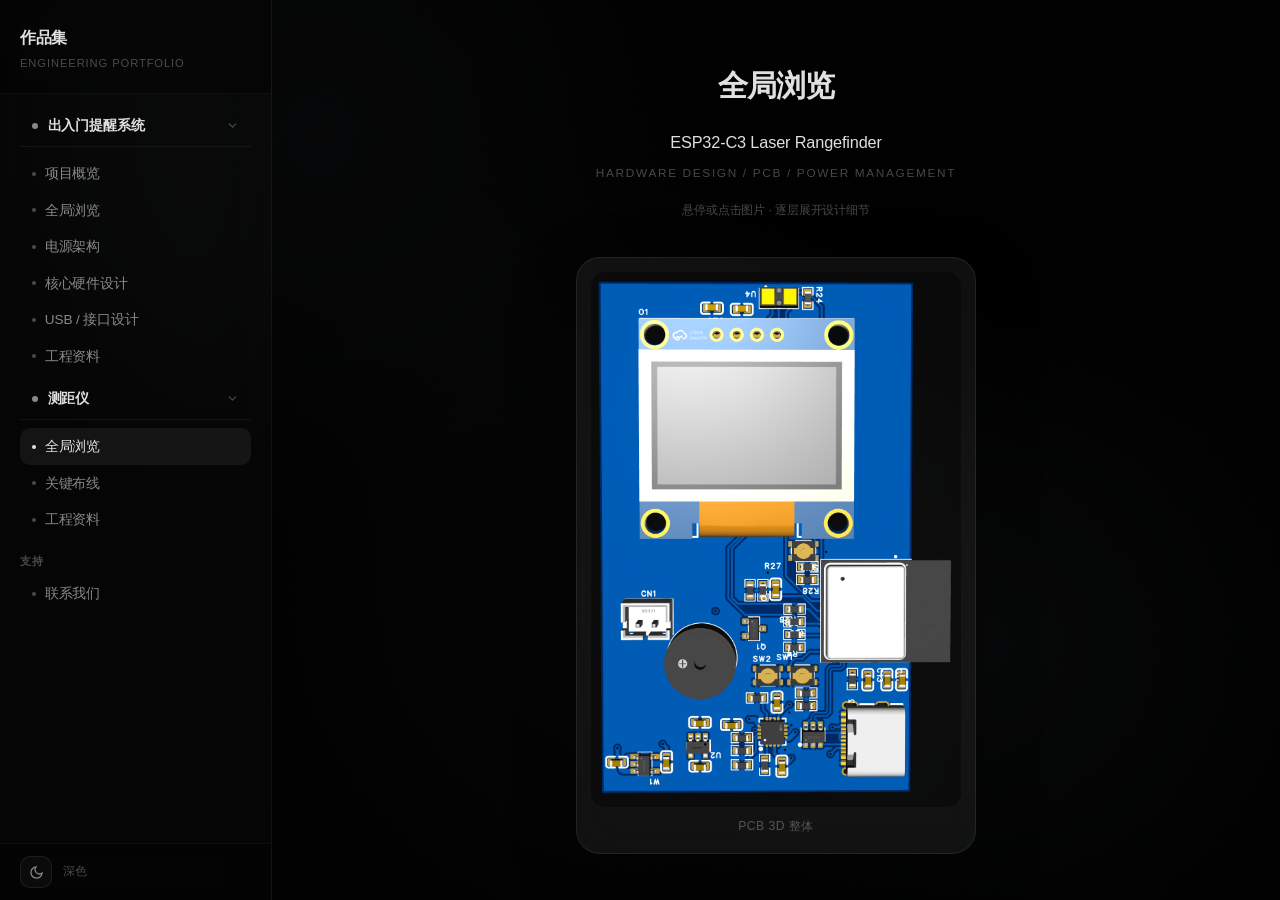
==== commit 67076c4b: "修复点击放大显示上一张照片：hover 进入增加 180ms 停留判定，快速路过相邻卡片不再切换状态 Co-Authored-By: Claude Code <noreply@anthropic.co" ====
--- a/index.html
+++ b/index.html
@@ -1207,15 +1207,24 @@
     if(!hoverCapable)revealGroup(stage,name);
   }
   if(hoverCapable){
-    /* hover-intent：离开后延迟收起，快速划过/滚动不会闪烁 */
-    var leaveTimer=null;
+    /* hover-intent：进入停留 180ms 才切换状态、离开延迟 400ms 才收起。
+       快速划过/路过相邻卡片不会切换，点击放大时布局稳定不换图 */
+    var leaveTimer=null,enterTimer=null;
     function cancelPending(){if(leaveTimer){clearTimeout(leaveTimer);leaveTimer=null}}
     function scheduleClear(){
       cancelPending();
       leaveTimer=setTimeout(function(){leaveTimer=null;clear()},400);
     }
     keys.forEach(function(k){
-      cards[k].addEventListener('mouseenter',function(){cancelPending();set('s-'+k)});
+      var card=cards[k];
+      card.addEventListener('mouseenter',function(){
+        cancelPending();
+        if(enterTimer){clearTimeout(enterTimer)}
+        enterTimer=setTimeout(function(){enterTimer=null;set('s-'+k)},180);
+      });
+      card.addEventListener('mouseleave',function(){
+        if(enterTimer){clearTimeout(enterTimer);enterTimer=null}
+      });
     });
     stage.addEventListener('mouseleave',scheduleClear);
     stage.addEventListener('mouseenter',cancelPending);
